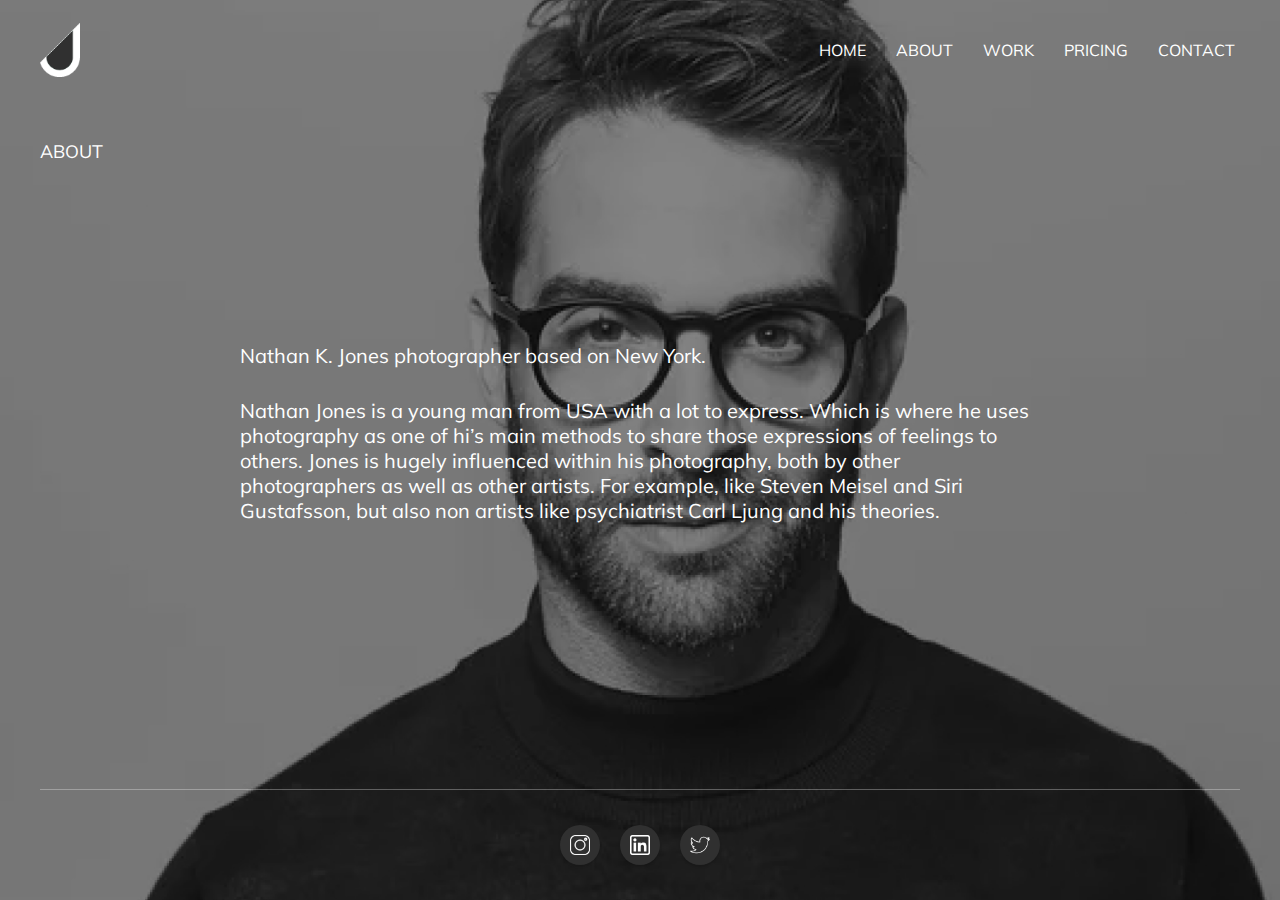
==== pages/about.html @ 9ff0bf14 "Added and stylized 'About' page" ====
<!DOCTYPE html>
<html lang="en">
<head>
    <meta charset="UTF-8">
    <meta http-equiv="X-UA-Compatible" content="IE=edge">
    <meta name="viewport" content="width=device-width, initial-scale=1.0">
    <link rel="stylesheet" href="../css/style.css">
    <title>Photographer</title>
</head>
<body>
    
    <div class="wrapper">

        <div class="background">
            <div class="cover"></div>
            <img src="../img/photo.jpg" alt="I'm" class="photo">
        </div>
        <div class="container c_header">
            <header class="header">
                <div class="logo-block">
                    <img src="../img/logo.png" alt="Logo" class="logo__image">
                </div>
                <nav class="nav-block">
                    <a href="../index.html" class="link">Home</a>
                    <a href="../pages/about.html" class="link">About</a>
                    <a href="" class="link">Work</a>
                    <a href="" class="link">Pricing</a>
                    <a href="" class="link">Contact</a>
                </nav>
            </header>

        </div>

        <div class="container c_main">
            <main class="main">
                <section class="home-gallery">
                    <h2 class="title title_margin">About</h2>
                    <div class="text-block">
                        <p class="description">Nathan K. Jones photographer based on New York.</p>
                        <p class="description">Nathan Jones is a young man from USA with a lot to express. Which is where he uses photography as one of hi’s main methods to share those expressions of feelings to others. Jones is hugely influenced within his photography, both by other photographers as well as other artists. For example, like Steven Meisel and Siri Gustafsson, but also non artists like psychiatrist Carl Ljung and his theories.</p>
                    </div>
                </section>
            </main>
        </div>

        <div class="container c_footer">
            <footer class="footer">
                <div class="line"></div>
                <div class="media-block">
                    <a href="#" class="social">
                        <img src="../img/instagram.png" alt="Instagram" class="icon">
                    </a>
                    <a href="#" class="social">
                        <img src="../img/linkedin.png" alt="Linkedin" class="icon">
                    </a>
                    <a href="#" class="social">
                        <img src="../img/twitter.png" alt="Twitter" class="icon">
                    </a>
                </div>
            </footer>
        </div>

    </div>

    <script src="../js/script.js"></script>
</body>
</html>
---- css/style.css ----
/* Fonts */
@import url("https://fonts.googleapis.com/css2?family=Mulish&display=swap");
/* Import styles */
body {
  margin: 0;
  padding: 0;
  font-family: "Mulish";
  font-size: 16px;
  background: #121212;
}

h1, h2, h3, h4, h5, h6, ul, li, a, p {
  margin: 0;
  padding: 0;
  text-decoration: none;
  list-style-type: none;
}

.wrapper {
  display: -webkit-box;
  display: -ms-flexbox;
  display: flex;
  -webkit-box-orient: vertical;
  -webkit-box-direction: normal;
      -ms-flex-direction: column;
          flex-direction: column;
  min-height: 100vh;
}

.container {
  min-width: 1200px;
  max-width: 1200px;
  padding: 0 15px;
  margin: 0 auto;
  -webkit-box-sizing: content-box;
          box-sizing: content-box;
}

.c_main {
  -webkit-box-flex: 1;
      -ms-flex: 1 1 auto;
          flex: 1 1 auto;
}

/* Background */
.background {
  position: absolute;
  z-index: -1;
  display: -webkit-box;
  display: -ms-flexbox;
  display: flex;
  width: 100%;
  height: 100vh;
}
.background .cover {
  position: absolute;
  width: 100%;
  height: 100%;
  background: rgba(16, 16, 16, 0.5);
}
.background .photo {
  width: 100%;
  height: 100%;
  -o-object-fit: cover;
     object-fit: cover;
}

.header {
  display: -webkit-box;
  display: -ms-flexbox;
  display: flex;
  -webkit-box-align: center;
      -ms-flex-align: center;
          align-items: center;
  -webkit-box-pack: justify;
      -ms-flex-pack: justify;
          justify-content: space-between;
  min-height: 100px;
  color: #fff;
}
.header .logo-block {
  display: -webkit-box;
  display: -ms-flexbox;
  display: flex;
  width: 40px;
  height: 54px;
}
.header .logo-block .logo__image {
  width: 100%;
  height: 100%;
}
.header .nav-block {
  display: -webkit-box;
  display: -ms-flexbox;
  display: flex;
}
.header .nav-block > *:not(:last-child) {
  margin: 0 20px 0 0;
}
.header .nav-block .link {
  display: -webkit-box;
  display: -ms-flexbox;
  display: flex;
  -webkit-box-align: center;
      -ms-flex-align: center;
          align-items: center;
  color: inherit;
  text-transform: uppercase;
  height: 100px;
  padding: 0 5px;
}

.main {
  -webkit-box-flex: 1;
      -ms-flex: 1 1 auto;
          flex: 1 1 auto;
}

.home-gallery {
  padding: 40px 0 50px 0;
  -webkit-box-sizing: border-box;
          box-sizing: border-box;
  /* Home */
  /* About */
}
.home-gallery .title {
  font-family: inherit;
  font-size: 18px;
  font-weight: 400;
  text-transform: uppercase;
  color: #fff;
  margin: 0 0 30px 0;
}
.home-gallery .gallery {
  display: -webkit-box;
  display: -ms-flexbox;
  display: flex;
}
.home-gallery .gallery > *:not(:last-child) {
  margin: 0 30px 0 0;
}
.home-gallery .gallery .photo-block {
  -webkit-box-flex: 0;
      -ms-flex: 0 1 33.333%;
          flex: 0 1 33.333%;
  display: -webkit-box;
  display: -ms-flexbox;
  display: flex;
  height: 600px;
  overflow: hidden;
}
.home-gallery .gallery .photo-block .photo {
  width: 100%;
  height: 100%;
  -o-object-fit: cover;
     object-fit: cover;
  -webkit-transition: 1.3s ease-in-out;
  transition: 1.3s ease-in-out;
}
.home-gallery .gallery .photo-block .photo:hover {
  -webkit-transform: scale(1.05);
          transform: scale(1.05);
}
.home-gallery .title_margin {
  margin: 0 0 180px 0;
}
.home-gallery .text-block {
  margin: 0 200px;
}
.home-gallery .text-block > *:not(:last-child) {
  margin: 0 0 30px 0;
}
.home-gallery .description {
  font-size: 20px;
  color: #fff;
}

.footer .line {
  width: 100%;
  height: 1px;
  background: rgba(255, 255, 255, 0.3);
}

.media-block {
  display: -webkit-box;
  display: -ms-flexbox;
  display: flex;
  -webkit-box-pack: center;
      -ms-flex-pack: center;
          justify-content: center;
  padding: 35px 0;
}
.media-block > *:not(:last-child) {
  margin: 0 20px 0 0;
}
.media-block .social {
  display: -webkit-box;
  display: -ms-flexbox;
  display: flex;
  width: 20px;
  height: 20px;
  padding: 10px;
  background: #303030;
  border-radius: 50%;
  -webkit-box-shadow: 0 2px 2px rgba(0, 0, 0, 0.15);
          box-shadow: 0 2px 2px rgba(0, 0, 0, 0.15);
}
.media-block .social .icon {
  width: 100%;
  height: 100%;
  -o-object-fit: cover;
     object-fit: cover;
}
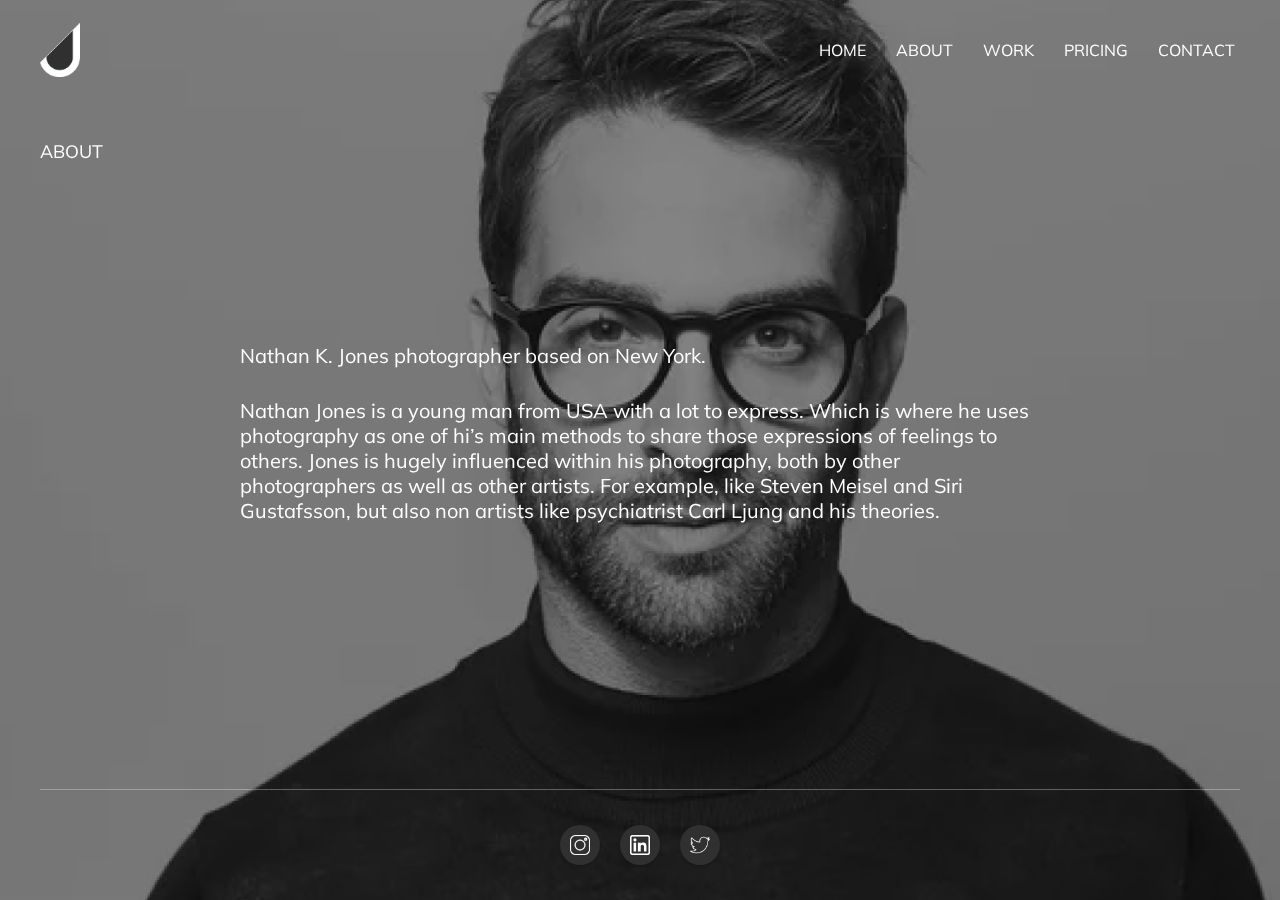
==== commit 8b152672: "Added hamburger button. Small fix" ====
--- a/pages/about.html
+++ b/pages/about.html
@@ -20,12 +20,27 @@
                 <div class="logo-block">
                     <img src="../img/logo.png" alt="Logo" class="logo__image">
                 </div>
+                <div class="hamburger">
+                    <div class="line"></div>
+                    <div class="line"></div>
+                    <div class="line"></div>
+                </div>
                 <nav class="nav-block">
-                    <a href="../index.html" class="link">Home</a>
-                    <a href="../pages/about.html" class="link">About</a>
-                    <a href="" class="link">Work</a>
-                    <a href="" class="link">Pricing</a>
-                    <a href="" class="link">Contact</a>
+                    <a href="../index.html" class="link">
+                        <span class="link__text">Home</span>
+                    </a>
+                    <a href="../pages/about.html" class="link">
+                        <span class="link__text">About</span>
+                    </a>
+                    <a href="../pages/work.html" class="link">
+                        <span class="link__text">Work</span>
+                    </a>
+                    <a href="../pages/pricing.html" class="link">
+                        <span class="link__text">Pricing</span>
+                    </a>
+                    <a href="../pages/contact.html" class="link">
+                        <span class="link__text">Contact</span>
+                    </a>
                 </nav>
             </header>
 
@@ -33,7 +48,7 @@
 
         <div class="container c_main">
             <main class="main">
-                <section class="home-gallery">
+                <section class="content">
                     <h2 class="title title_margin">About</h2>
                     <div class="text-block">
                         <p class="description">Nathan K. Jones photographer based on New York.</p>
--- a/css/style.css
+++ b/css/style.css
@@ -37,6 +37,9 @@
 }
 
 .c_main {
+  display: -webkit-box;
+  display: -ms-flexbox;
+  display: flex;
   -webkit-box-flex: 1;
       -ms-flex: 1 1 auto;
           flex: 1 1 auto;
@@ -44,7 +47,7 @@
 
 /* Background */
 .background {
-  position: absolute;
+  position: fixed;
   z-index: -1;
   display: -webkit-box;
   display: -ms-flexbox;
@@ -65,6 +68,56 @@
      object-fit: cover;
 }
 
+@media (max-width: 1024px) {
+  .container {
+    min-width: 994px;
+    max-width: 994px;
+    padding: 0 15px;
+    margin: 0 auto;
+    -webkit-box-sizing: content-box;
+            box-sizing: content-box;
+  }
+}
+@media (max-width: 768px) {
+  .container {
+    min-width: 738px;
+    max-width: 738px;
+    padding: 0 15px;
+    margin: 0 auto;
+    -webkit-box-sizing: content-box;
+            box-sizing: content-box;
+  }
+}
+@media (max-width: 425px) {
+  .container {
+    min-width: 395px;
+    max-width: 395px;
+    padding: 0 15px;
+    margin: 0 auto;
+    -webkit-box-sizing: content-box;
+            box-sizing: content-box;
+  }
+}
+@media (max-width: 375px) {
+  .container {
+    min-width: 345px;
+    max-width: 345px;
+    padding: 0 15px;
+    margin: 0 auto;
+    -webkit-box-sizing: content-box;
+            box-sizing: content-box;
+  }
+}
+@media (max-width: 325px) {
+  .container {
+    min-width: 345px;
+    max-width: 345px;
+    padding: 0 15px;
+    margin: 0 auto;
+    -webkit-box-sizing: content-box;
+            box-sizing: content-box;
+  }
+}
 .header {
   display: -webkit-box;
   display: -ms-flexbox;
@@ -89,6 +142,28 @@
   width: 100%;
   height: 100%;
 }
+.header .hamburger {
+  display: none;
+  -webkit-box-orient: vertical;
+  -webkit-box-direction: normal;
+      -ms-flex-direction: column;
+          flex-direction: column;
+  -webkit-box-align: end;
+      -ms-flex-align: end;
+          align-items: flex-end;
+}
+.header .hamburger > *:not(:last-child) {
+  margin: 0 0 7px 0;
+}
+.header .hamburger .line {
+  width: 35px;
+  height: 2px;
+  background: #fff;
+  border-radius: 50%;
+}
+.header .hamburger .line:nth-child(1) {
+  width: 30px;
+}
 .header .nav-block {
   display: -webkit-box;
   display: -ms-flexbox;
@@ -110,46 +185,396 @@
   padding: 0 5px;
 }
 
+@media (max-width: 1024px) {
+  .header {
+    display: -webkit-box;
+    display: -ms-flexbox;
+    display: flex;
+    -webkit-box-align: center;
+        -ms-flex-align: center;
+            align-items: center;
+    -webkit-box-pack: justify;
+        -ms-flex-pack: justify;
+            justify-content: space-between;
+    min-height: 100px;
+    color: #fff;
+  }
+  .header .logo-block {
+    display: -webkit-box;
+    display: -ms-flexbox;
+    display: flex;
+    width: 40px;
+    height: 54px;
+  }
+  .header .logo-block .logo__image {
+    width: 100%;
+    height: 100%;
+  }
+  .header .hamburger {
+    display: none;
+    -webkit-box-orient: vertical;
+    -webkit-box-direction: normal;
+        -ms-flex-direction: column;
+            flex-direction: column;
+    -webkit-box-align: end;
+        -ms-flex-align: end;
+            align-items: flex-end;
+  }
+  .header .hamburger > *:not(:last-child) {
+    margin: 0 0 7px 0;
+  }
+  .header .hamburger .line {
+    width: 35px;
+    height: 2px;
+    background: #fff;
+    border-radius: 50%;
+  }
+  .header .hamburger .line:nth-child(1) {
+    width: 30px;
+  }
+  .header .nav-block {
+    display: -webkit-box;
+    display: -ms-flexbox;
+    display: flex;
+  }
+  .header .nav-block > *:not(:last-child) {
+    margin: 0 20px 0 0;
+  }
+  .header .nav-block .link {
+    display: -webkit-box;
+    display: -ms-flexbox;
+    display: flex;
+    -webkit-box-align: center;
+        -ms-flex-align: center;
+            align-items: center;
+    color: inherit;
+    text-transform: uppercase;
+    height: 100px;
+    padding: 0 5px;
+  }
+}
+@media (max-width: 768px) {
+  .header {
+    display: -webkit-box;
+    display: -ms-flexbox;
+    display: flex;
+    -webkit-box-align: center;
+        -ms-flex-align: center;
+            align-items: center;
+    -webkit-box-pack: justify;
+        -ms-flex-pack: justify;
+            justify-content: space-between;
+    min-height: 100px;
+    color: #fff;
+  }
+  .header .logo-block {
+    display: -webkit-box;
+    display: -ms-flexbox;
+    display: flex;
+    width: 40px;
+    height: 54px;
+  }
+  .header .logo-block .logo__image {
+    width: 100%;
+    height: 100%;
+  }
+  .header .hamburger {
+    display: -webkit-box;
+    display: -ms-flexbox;
+    display: flex;
+    -webkit-box-orient: vertical;
+    -webkit-box-direction: normal;
+        -ms-flex-direction: column;
+            flex-direction: column;
+    -webkit-box-align: end;
+        -ms-flex-align: end;
+            align-items: flex-end;
+  }
+  .header .hamburger > *:not(:last-child) {
+    margin: 0 0 7px 0;
+  }
+  .header .hamburger .line {
+    width: 35px;
+    height: 2px;
+    background: #fff;
+    border-radius: 50%;
+  }
+  .header .hamburger .line:nth-child(1) {
+    width: 30px;
+  }
+  .header .nav-block {
+    display: none;
+  }
+  .header .nav-block > *:not(:last-child) {
+    margin: 0 20px 0 0;
+  }
+  .header .nav-block .link {
+    display: -webkit-box;
+    display: -ms-flexbox;
+    display: flex;
+    -webkit-box-align: center;
+        -ms-flex-align: center;
+            align-items: center;
+    color: inherit;
+    text-transform: uppercase;
+    height: 100px;
+    padding: 0 5px;
+  }
+}
+@media (max-width: 425px) {
+  .header {
+    display: -webkit-box;
+    display: -ms-flexbox;
+    display: flex;
+    -webkit-box-align: center;
+        -ms-flex-align: center;
+            align-items: center;
+    -webkit-box-pack: justify;
+        -ms-flex-pack: justify;
+            justify-content: space-between;
+    min-height: 100px;
+    color: #fff;
+  }
+  .header .logo-block {
+    display: -webkit-box;
+    display: -ms-flexbox;
+    display: flex;
+    width: 40px;
+    height: 54px;
+  }
+  .header .logo-block .logo__image {
+    width: 100%;
+    height: 100%;
+  }
+  .header .hamburger {
+    display: -webkit-box;
+    display: -ms-flexbox;
+    display: flex;
+    -webkit-box-orient: vertical;
+    -webkit-box-direction: normal;
+        -ms-flex-direction: column;
+            flex-direction: column;
+    -webkit-box-align: end;
+        -ms-flex-align: end;
+            align-items: flex-end;
+  }
+  .header .hamburger > *:not(:last-child) {
+    margin: 0 0 7px 0;
+  }
+  .header .hamburger .line {
+    width: 35px;
+    height: 2px;
+    background: #fff;
+    border-radius: 50%;
+  }
+  .header .hamburger .line:nth-child(1) {
+    width: 30px;
+  }
+  .header .nav-block {
+    display: none;
+  }
+  .header .nav-block > *:not(:last-child) {
+    margin: 0 20px 0 0;
+  }
+  .header .nav-block .link {
+    display: -webkit-box;
+    display: -ms-flexbox;
+    display: flex;
+    -webkit-box-align: center;
+        -ms-flex-align: center;
+            align-items: center;
+    color: inherit;
+    text-transform: uppercase;
+    height: 100px;
+    padding: 0 5px;
+  }
+}
+@media (max-width: 375px) {
+  .header {
+    display: -webkit-box;
+    display: -ms-flexbox;
+    display: flex;
+    -webkit-box-align: center;
+        -ms-flex-align: center;
+            align-items: center;
+    -webkit-box-pack: justify;
+        -ms-flex-pack: justify;
+            justify-content: space-between;
+    min-height: 100px;
+    color: #fff;
+  }
+  .header .logo-block {
+    display: -webkit-box;
+    display: -ms-flexbox;
+    display: flex;
+    width: 40px;
+    height: 54px;
+  }
+  .header .logo-block .logo__image {
+    width: 100%;
+    height: 100%;
+  }
+  .header .hamburger {
+    display: -webkit-box;
+    display: -ms-flexbox;
+    display: flex;
+    -webkit-box-orient: vertical;
+    -webkit-box-direction: normal;
+        -ms-flex-direction: column;
+            flex-direction: column;
+    -webkit-box-align: end;
+        -ms-flex-align: end;
+            align-items: flex-end;
+  }
+  .header .hamburger > *:not(:last-child) {
+    margin: 0 0 7px 0;
+  }
+  .header .hamburger .line {
+    width: 35px;
+    height: 2px;
+    background: #fff;
+    border-radius: 50%;
+  }
+  .header .hamburger .line:nth-child(1) {
+    width: 30px;
+  }
+  .header .nav-block {
+    display: none;
+  }
+  .header .nav-block > *:not(:last-child) {
+    margin: 0 20px 0 0;
+  }
+  .header .nav-block .link {
+    display: -webkit-box;
+    display: -ms-flexbox;
+    display: flex;
+    -webkit-box-align: center;
+        -ms-flex-align: center;
+            align-items: center;
+    color: inherit;
+    text-transform: uppercase;
+    height: 100px;
+    padding: 0 5px;
+  }
+}
+@media (max-width: 320px) {
+  .header {
+    display: -webkit-box;
+    display: -ms-flexbox;
+    display: flex;
+    -webkit-box-align: center;
+        -ms-flex-align: center;
+            align-items: center;
+    -webkit-box-pack: justify;
+        -ms-flex-pack: justify;
+            justify-content: space-between;
+    min-height: 100px;
+    color: #fff;
+  }
+  .header .logo-block {
+    display: -webkit-box;
+    display: -ms-flexbox;
+    display: flex;
+    width: 40px;
+    height: 54px;
+  }
+  .header .logo-block .logo__image {
+    width: 100%;
+    height: 100%;
+  }
+  .header .hamburger {
+    display: -webkit-box;
+    display: -ms-flexbox;
+    display: flex;
+    -webkit-box-orient: vertical;
+    -webkit-box-direction: normal;
+        -ms-flex-direction: column;
+            flex-direction: column;
+    -webkit-box-align: end;
+        -ms-flex-align: end;
+            align-items: flex-end;
+  }
+  .header .hamburger > *:not(:last-child) {
+    margin: 0 0 7px 0;
+  }
+  .header .hamburger .line {
+    width: 35px;
+    height: 2px;
+    background: #fff;
+    border-radius: 50%;
+  }
+  .header .hamburger .line:nth-child(1) {
+    width: 30px;
+  }
+  .header .nav-block {
+    display: none;
+  }
+  .header .nav-block > *:not(:last-child) {
+    margin: 0 20px 0 0;
+  }
+  .header .nav-block .link {
+    display: -webkit-box;
+    display: -ms-flexbox;
+    display: flex;
+    -webkit-box-align: center;
+        -ms-flex-align: center;
+            align-items: center;
+    color: inherit;
+    text-transform: uppercase;
+    height: 100px;
+    padding: 0 5px;
+  }
+}
 .main {
-  -webkit-box-flex: 1;
-      -ms-flex: 1 1 auto;
-          flex: 1 1 auto;
+  width: 100%;
+  min-height: 100%;
 }
 
-.home-gallery {
+.content {
+  display: -webkit-box;
+  display: -ms-flexbox;
+  display: flex;
+  -webkit-box-orient: vertical;
+  -webkit-box-direction: normal;
+      -ms-flex-direction: column;
+          flex-direction: column;
   padding: 40px 0 50px 0;
   -webkit-box-sizing: border-box;
           box-sizing: border-box;
+  height: 100%;
   /* Home */
   /* About */
-}
-.home-gallery .title {
+  /* Work */
+  /* Pricing */
+  /* Contact */
+}
+.content .title {
   font-family: inherit;
   font-size: 18px;
   font-weight: 400;
   text-transform: uppercase;
   color: #fff;
-  margin: 0 0 30px 0;
-}
-.home-gallery .gallery {
+  margin: 0 0 50px 0;
+}
+.content .gallery {
   display: -webkit-box;
   display: -ms-flexbox;
   display: flex;
 }
-.home-gallery .gallery > *:not(:last-child) {
+.content .gallery > *:not(:last-child) {
   margin: 0 30px 0 0;
 }
-.home-gallery .gallery .photo-block {
+.content .gallery .photo-block {
   -webkit-box-flex: 0;
       -ms-flex: 0 1 33.333%;
           flex: 0 1 33.333%;
   display: -webkit-box;
   display: -ms-flexbox;
   display: flex;
-  height: 600px;
+  height: 590px;
   overflow: hidden;
 }
-.home-gallery .gallery .photo-block .photo {
+.content .gallery .photo-block .photo {
   width: 100%;
   height: 100%;
   -o-object-fit: cover;
@@ -157,24 +582,1413 @@
   -webkit-transition: 1.3s ease-in-out;
   transition: 1.3s ease-in-out;
 }
-.home-gallery .gallery .photo-block .photo:hover {
-  -webkit-transform: scale(1.05);
-          transform: scale(1.05);
-}
-.home-gallery .title_margin {
+.content .gallery .photo-block .photo:hover {
+  -webkit-transform: scale(1.05) rotate(1deg);
+          transform: scale(1.05) rotate(1deg);
+}
+.content .title_margin {
   margin: 0 0 180px 0;
 }
-.home-gallery .text-block {
+.content .text-block {
   margin: 0 200px;
 }
-.home-gallery .text-block > *:not(:last-child) {
+.content .text-block > *:not(:last-child) {
   margin: 0 0 30px 0;
 }
-.home-gallery .description {
+.content .description {
   font-size: 20px;
   color: #fff;
 }
+.content .gallery-work .block {
+  display: -webkit-box;
+  display: -ms-flexbox;
+  display: flex;
+  -ms-flex-wrap: wrap;
+      flex-wrap: wrap;
+  margin: 0 -15px;
+}
+.content .gallery-work .block_1 .card-block_1 > *:nth-child(1) {
+  height: 380px;
+}
+.content .gallery-work .block_1 .card-block_1 > *:nth-child(2) {
+  height: 570px;
+}
+.content .gallery-work .block_1 .card-block_2 > *:nth-child(1) {
+  height: 980px;
+}
+.content .gallery-work .block_1 .card-block_3 > *:nth-child(1) {
+  height: 570px;
+}
+.content .gallery-work .block_1 .card-block_3 > *:nth-child(2) {
+  height: 380px;
+}
+.content .gallery-work .block_2 .card-block_1 > *:nth-child(1) {
+  height: 980px;
+}
+.content .gallery-work .block_2 .card-block_2 > *:nth-child(1) {
+  height: 494px;
+}
+.content .gallery-work .block_2 .card-block_2 > *:nth-child(2) {
+  height: 456px;
+}
+.content .gallery-work .block_2 .card-block_3 > *:nth-child(1) {
+  height: 418px;
+}
+.content .gallery-work .block_2 .card-block_3 > *:nth-child(2) {
+  height: 532px;
+}
+.content .card-block {
+  -webkit-box-flex: 1;
+      -ms-flex: 1 1 33.333%;
+          flex: 1 1 33.333%;
+  padding: 0 15px;
+  -webkit-box-sizing: border-box;
+          box-sizing: border-box;
+}
+.content .card-block .photo-block {
+  display: -webkit-box;
+  display: -ms-flexbox;
+  display: flex;
+  margin: 0 0 30px 0;
+  overflow: hidden;
+}
+.content .card-block .photo-block .photo {
+  width: 100%;
+  height: 100%;
+  -o-object-fit: cover;
+     object-fit: cover;
+  -o-object-position: top;
+     object-position: top;
+  -webkit-transition: 1.3s ease-in-out;
+  transition: 1.3s ease-in-out;
+}
+.content .card-block .photo-block .photo:hover {
+  -webkit-transform: scale(1.05) rotate(1deg);
+          transform: scale(1.05) rotate(1deg);
+}
+.content .orders-block {
+  display: -webkit-box;
+  display: -ms-flexbox;
+  display: flex;
+  -ms-flex-wrap: wrap;
+      flex-wrap: wrap;
+  margin: 0 -15px;
+}
+.content .orders-block .order-block {
+  -webkit-box-flex: 0;
+      -ms-flex: 0 0 33.333%;
+          flex: 0 0 33.333%;
+  display: -webkit-box;
+  display: -ms-flexbox;
+  display: flex;
+  -webkit-box-orient: vertical;
+  -webkit-box-direction: normal;
+      -ms-flex-direction: column;
+          flex-direction: column;
+  padding: 0 15px;
+  -webkit-box-sizing: border-box;
+          box-sizing: border-box;
+}
+.content .orders-block .order-block .order {
+  position: relative;
+  height: 540px;
+  margin: 0 0 35px 0;
+}
+.content .orders-block .order-block .order .photo {
+  display: -webkit-box;
+  display: -ms-flexbox;
+  display: flex;
+  width: 100%;
+  height: 100%;
+  -o-object-fit: cover;
+     object-fit: cover;
+}
+.content .orders-block .order-block .order:hover .order__cover {
+  opacity: 1;
+}
+.content .order__cover {
+  position: absolute;
+  display: -webkit-box;
+  display: -ms-flexbox;
+  display: flex;
+  opacity: 0;
+  -webkit-box-align: center;
+      -ms-flex-align: center;
+          align-items: center;
+  -webkit-box-pack: center;
+      -ms-flex-pack: center;
+          justify-content: center;
+  width: 100%;
+  height: 100%;
+  background: rgba(0, 0, 0, 0.5);
+  -webkit-transition: 0.3s ease-in-out;
+  transition: 0.3s ease-in-out;
+}
+.content .order__cover .bag-block {
+  width: 30px;
+  height: 30px;
+  padding: 30px;
+  border-radius: 50%;
+  background: rgba(0, 0, 0, 0.5);
+}
+.content .order__cover .bag-block .icon {
+  width: 100%;
+  height: 100%;
+}
+.content .price {
+  display: -webkit-box;
+  display: -ms-flexbox;
+  display: flex;
+  -webkit-box-pack: center;
+      -ms-flex-pack: center;
+          justify-content: center;
+  text-transform: uppercase;
+  color: #fff;
+}
+.content .contact-block {
+  display: -webkit-box;
+  display: -ms-flexbox;
+  display: flex;
+  -webkit-box-orient: vertical;
+  -webkit-box-direction: normal;
+      -ms-flex-direction: column;
+          flex-direction: column;
+  height: 100%;
+  padding: 50px 0 0 0;
+}
+.content .contact-block .contact-wrapper > *:not(:last-child) {
+  margin: 0 0 20px 0;
+}
+.content .contact {
+  display: -webkit-box;
+  display: -ms-flexbox;
+  display: flex;
+}
+.content .contact .contact__text {
+  min-width: 165px;
+  color: #fff;
+}
 
+.content_padding {
+  padding: 40px 0 20px 0;
+}
+
+@media (max-width: 1024px) {
+  .content {
+    display: -webkit-box;
+    display: -ms-flexbox;
+    display: flex;
+    -webkit-box-orient: vertical;
+    -webkit-box-direction: normal;
+        -ms-flex-direction: column;
+            flex-direction: column;
+    padding: 40px 0 50px 0;
+    -webkit-box-sizing: border-box;
+            box-sizing: border-box;
+    height: 100%;
+    /* Home */
+    /* About */
+    /* Work */
+    /* Pricing */
+    /* Contact */
+  }
+  .content .title {
+    font-family: inherit;
+    font-size: 16px;
+    font-weight: 400;
+    text-transform: uppercase;
+    color: #fff;
+    margin: 0 0 50px 0;
+  }
+  .content .gallery {
+    display: -webkit-box;
+    display: -ms-flexbox;
+    display: flex;
+  }
+  .content .gallery > *:not(:last-child) {
+    margin: 0 15px 0 0;
+  }
+  .content .gallery .photo-block {
+    -webkit-box-flex: 0;
+        -ms-flex: 0 1 33.333%;
+            flex: 0 1 33.333%;
+    display: -webkit-box;
+    display: -ms-flexbox;
+    display: flex;
+    height: 530px;
+    overflow: hidden;
+  }
+  .content .gallery .photo-block .photo {
+    width: 100%;
+    height: 100%;
+    -o-object-fit: cover;
+       object-fit: cover;
+    -webkit-transition: 1.3s ease-in-out;
+    transition: 1.3s ease-in-out;
+  }
+  .content .gallery .photo-block .photo:hover {
+    -webkit-transform: scale(1.05) rotate(1deg);
+            transform: scale(1.05) rotate(1deg);
+  }
+  .content .title_margin {
+    margin: 0 0 180px 0;
+  }
+  .content .text-block {
+    margin: 0 200px;
+  }
+  .content .text-block > *:not(:last-child) {
+    margin: 0 0 30px 0;
+  }
+  .content .description {
+    font-size: 20px;
+    color: #fff;
+  }
+  .content .gallery-work .block {
+    display: -webkit-box;
+    display: -ms-flexbox;
+    display: flex;
+    -ms-flex-wrap: wrap;
+        flex-wrap: wrap;
+    margin: 0 -7.5px;
+  }
+  .content .gallery-work .block_1 .card-block_1 > *:nth-child(1) {
+    height: 320px;
+  }
+  .content .gallery-work .block_1 .card-block_1 > *:nth-child(2) {
+    height: 470px;
+  }
+  .content .gallery-work .block_1 .card-block_2 > *:nth-child(1) {
+    height: 805px;
+  }
+  .content .gallery-work .block_1 .card-block_3 > *:nth-child(1) {
+    height: 475px;
+  }
+  .content .gallery-work .block_1 .card-block_3 > *:nth-child(2) {
+    height: 320px;
+  }
+  .content .gallery-work .block_2 .card-block_1 > *:nth-child(1) {
+    height: 805px;
+  }
+  .content .gallery-work .block_2 .card-block_2 > *:nth-child(1) {
+    height: 410px;
+  }
+  .content .gallery-work .block_2 .card-block_2 > *:nth-child(2) {
+    height: 380px;
+  }
+  .content .gallery-work .block_2 .card-block_3 > *:nth-child(1) {
+    height: 350px;
+  }
+  .content .gallery-work .block_2 .card-block_3 > *:nth-child(2) {
+    height: 440px;
+  }
+  .content .card-block {
+    -webkit-box-flex: 1;
+        -ms-flex: 1 1 33.333%;
+            flex: 1 1 33.333%;
+    padding: 0 7.5px;
+    -webkit-box-sizing: border-box;
+            box-sizing: border-box;
+  }
+  .content .card-block .photo-block {
+    display: -webkit-box;
+    display: -ms-flexbox;
+    display: flex;
+    margin: 0 0 15px 0;
+    overflow: hidden;
+  }
+  .content .card-block .photo-block .photo {
+    width: 100%;
+    height: 100%;
+    -o-object-fit: cover;
+       object-fit: cover;
+    -webkit-transition: 1.3s ease-in-out;
+    transition: 1.3s ease-in-out;
+  }
+  .content .card-block .photo-block .photo:hover {
+    -webkit-transform: scale(1.05) rotate(1deg);
+            transform: scale(1.05) rotate(1deg);
+  }
+  .content .orders-block {
+    display: -webkit-box;
+    display: -ms-flexbox;
+    display: flex;
+    -ms-flex-wrap: wrap;
+        flex-wrap: wrap;
+    margin: 0 -7.5px;
+  }
+  .content .orders-block .order-block {
+    -webkit-box-flex: 0;
+        -ms-flex: 0 0 33.333%;
+            flex: 0 0 33.333%;
+    display: -webkit-box;
+    display: -ms-flexbox;
+    display: flex;
+    -webkit-box-orient: vertical;
+    -webkit-box-direction: normal;
+        -ms-flex-direction: column;
+            flex-direction: column;
+    padding: 0 7.5px;
+    -webkit-box-sizing: border-box;
+            box-sizing: border-box;
+  }
+  .content .orders-block .order-block .order {
+    position: relative;
+    height: 450px;
+    margin: 0 0 35px 0;
+  }
+  .content .orders-block .order-block .order .photo {
+    display: -webkit-box;
+    display: -ms-flexbox;
+    display: flex;
+    width: 100%;
+    height: 100%;
+    -o-object-fit: cover;
+       object-fit: cover;
+  }
+  .content .orders-block .order-block .order:hover .order__cover {
+    opacity: 1;
+  }
+  .content .order__cover {
+    position: absolute;
+    display: -webkit-box;
+    display: -ms-flexbox;
+    display: flex;
+    opacity: 0;
+    -webkit-box-align: center;
+        -ms-flex-align: center;
+            align-items: center;
+    -webkit-box-pack: center;
+        -ms-flex-pack: center;
+            justify-content: center;
+    width: 100%;
+    height: 100%;
+    background: rgba(0, 0, 0, 0.5);
+    -webkit-transition: 0.3s ease-in-out;
+    transition: 0.3s ease-in-out;
+  }
+  .content .order__cover .bag-block {
+    width: 30px;
+    height: 30px;
+    padding: 30px;
+    border-radius: 50%;
+    background: rgba(0, 0, 0, 0.5);
+  }
+  .content .order__cover .bag-block .icon {
+    width: 100%;
+    height: 100%;
+  }
+  .content .price {
+    display: -webkit-box;
+    display: -ms-flexbox;
+    display: flex;
+    -webkit-box-pack: center;
+        -ms-flex-pack: center;
+            justify-content: center;
+    text-transform: uppercase;
+    color: #fff;
+  }
+  .content .contact-block {
+    display: -webkit-box;
+    display: -ms-flexbox;
+    display: flex;
+    -webkit-box-orient: vertical;
+    -webkit-box-direction: normal;
+        -ms-flex-direction: column;
+            flex-direction: column;
+    height: 100%;
+    padding: 50px 0 0 0;
+  }
+  .content .contact-block .contact-wrapper > *:not(:last-child) {
+    margin: 0 0 20px 0;
+  }
+  .content .contact {
+    display: -webkit-box;
+    display: -ms-flexbox;
+    display: flex;
+  }
+  .content .contact .contact__text {
+    min-width: 165px;
+    color: #fff;
+  }
+}
+@media (max-width: 768px) {
+  .content {
+    display: -webkit-box;
+    display: -ms-flexbox;
+    display: flex;
+    -webkit-box-orient: vertical;
+    -webkit-box-direction: normal;
+        -ms-flex-direction: column;
+            flex-direction: column;
+    padding: 40px 0 35px 0;
+    -webkit-box-sizing: border-box;
+            box-sizing: border-box;
+    height: 100%;
+    /* Home */
+    /* About */
+    /* Work */
+    /* Pricing */
+    /* Contact */
+  }
+  .content .title {
+    font-family: inherit;
+    font-size: 16px;
+    font-weight: 400;
+    text-transform: uppercase;
+    color: #fff;
+    margin: 0 0 50px 0;
+  }
+  .content .gallery {
+    display: -webkit-box;
+    display: -ms-flexbox;
+    display: flex;
+  }
+  .content .gallery > *:not(:last-child) {
+    margin: 0 15px 0 0;
+  }
+  .content .gallery .photo-block {
+    -webkit-box-flex: 0;
+        -ms-flex: 0 1 33.333%;
+            flex: 0 1 33.333%;
+    display: -webkit-box;
+    display: -ms-flexbox;
+    display: flex;
+    height: 400px;
+    overflow: hidden;
+  }
+  .content .gallery .photo-block .photo {
+    width: 100%;
+    height: 100%;
+    -o-object-fit: cover;
+       object-fit: cover;
+    -webkit-transition: 1.3s ease-in-out;
+    transition: 1.3s ease-in-out;
+  }
+  .content .gallery .photo-block .photo:hover {
+    -webkit-transform: scale(1.05) rotate(1deg);
+            transform: scale(1.05) rotate(1deg);
+  }
+  .content .title_margin {
+    margin: 0 0 100px 0;
+  }
+  .content .text-block {
+    margin: 0;
+  }
+  .content .text-block > *:not(:last-child) {
+    margin: 0 0 30px 0;
+  }
+  .content .description {
+    font-size: 18px;
+    color: #fff;
+  }
+  .content .gallery-work .block {
+    display: -webkit-box;
+    display: -ms-flexbox;
+    display: flex;
+    -ms-flex-wrap: wrap;
+        flex-wrap: wrap;
+    margin: 0 -7.5px;
+  }
+  .content .gallery-work .block_1 .card-block_1 > *:nth-child(1) {
+    height: 320px;
+  }
+  .content .gallery-work .block_1 .card-block_1 > *:nth-child(2) {
+    height: 470px;
+  }
+  .content .gallery-work .block_1 .card-block_2 > *:nth-child(1) {
+    height: 805px;
+  }
+  .content .gallery-work .block_1 .card-block_3 > *:nth-child(1) {
+    height: 475px;
+  }
+  .content .gallery-work .block_1 .card-block_3 > *:nth-child(2) {
+    height: 600px;
+  }
+  .content .gallery-work .block_2 .card-block_1 > *:nth-child(1) {
+    height: 805px;
+  }
+  .content .gallery-work .block_2 .card-block_2 > *:nth-child(1) {
+    height: 410px;
+  }
+  .content .gallery-work .block_2 .card-block_2 > *:nth-child(2) {
+    height: 380px;
+  }
+  .content .gallery-work .block_2 .card-block_3 > *:nth-child(1) {
+    height: 500px;
+  }
+  .content .gallery-work .block_2 .card-block_3 > *:nth-child(2) {
+    height: 700px;
+  }
+  .content .card-block {
+    -webkit-box-flex: 1;
+        -ms-flex: 1 1 50%;
+            flex: 1 1 50%;
+    padding: 0 7.5px;
+    -webkit-box-sizing: border-box;
+            box-sizing: border-box;
+  }
+  .content .card-block .photo-block {
+    display: -webkit-box;
+    display: -ms-flexbox;
+    display: flex;
+    margin: 0 0 15px 0;
+    overflow: hidden;
+  }
+  .content .card-block .photo-block .photo {
+    width: 100%;
+    height: 100%;
+    -o-object-fit: cover;
+       object-fit: cover;
+    -o-object-position: top;
+       object-position: top;
+    -webkit-transition: 1.3s ease-in-out;
+    transition: 1.3s ease-in-out;
+  }
+  .content .card-block .photo-block .photo:hover {
+    -webkit-transform: scale(1.05) rotate(1deg);
+            transform: scale(1.05) rotate(1deg);
+  }
+  .content .orders-block {
+    display: -webkit-box;
+    display: -ms-flexbox;
+    display: flex;
+    -ms-flex-wrap: wrap;
+        flex-wrap: wrap;
+    margin: 0 -7.5px;
+  }
+  .content .orders-block > *:not(:last-child) {
+    margin: 0 0 35px 0;
+  }
+  .content .orders-block .order-block {
+    -webkit-box-flex: 0;
+        -ms-flex: 0 0 50%;
+            flex: 0 0 50%;
+    display: -webkit-box;
+    display: -ms-flexbox;
+    display: flex;
+    -webkit-box-orient: vertical;
+    -webkit-box-direction: normal;
+        -ms-flex-direction: column;
+            flex-direction: column;
+    padding: 0 7.5px;
+    -webkit-box-sizing: border-box;
+            box-sizing: border-box;
+  }
+  .content .orders-block .order-block .order {
+    position: relative;
+    height: 450px;
+    margin: 0 0 35px 0;
+  }
+  .content .orders-block .order-block .order .photo {
+    display: -webkit-box;
+    display: -ms-flexbox;
+    display: flex;
+    width: 100%;
+    height: 100%;
+    -o-object-fit: cover;
+       object-fit: cover;
+  }
+  .content .orders-block .order-block .order:hover .order__cover {
+    opacity: 1;
+  }
+  .content .order__cover {
+    position: absolute;
+    display: -webkit-box;
+    display: -ms-flexbox;
+    display: flex;
+    opacity: 0;
+    -webkit-box-align: center;
+        -ms-flex-align: center;
+            align-items: center;
+    -webkit-box-pack: center;
+        -ms-flex-pack: center;
+            justify-content: center;
+    width: 100%;
+    height: 100%;
+    background: rgba(0, 0, 0, 0.5);
+    -webkit-transition: 0.3s ease-in-out;
+    transition: 0.3s ease-in-out;
+  }
+  .content .order__cover .bag-block {
+    width: 30px;
+    height: 30px;
+    padding: 30px;
+    border-radius: 50%;
+    background: rgba(0, 0, 0, 0.5);
+  }
+  .content .order__cover .bag-block .icon {
+    width: 100%;
+    height: 100%;
+  }
+  .content .price {
+    display: -webkit-box;
+    display: -ms-flexbox;
+    display: flex;
+    -webkit-box-pack: center;
+        -ms-flex-pack: center;
+            justify-content: center;
+    text-transform: uppercase;
+    color: #fff;
+  }
+  .content .contact-block {
+    display: -webkit-box;
+    display: -ms-flexbox;
+    display: flex;
+    -webkit-box-orient: vertical;
+    -webkit-box-direction: normal;
+        -ms-flex-direction: column;
+            flex-direction: column;
+    height: 100%;
+    padding: 50px 0 0 0;
+  }
+  .content .contact-block .contact-wrapper > *:not(:last-child) {
+    margin: 0 0 20px 0;
+  }
+  .content .contact {
+    display: -webkit-box;
+    display: -ms-flexbox;
+    display: flex;
+  }
+  .content .contact .contact__text {
+    min-width: 165px;
+    color: #fff;
+  }
+}
+@media (max-width: 425px) {
+  .content {
+    display: -webkit-box;
+    display: -ms-flexbox;
+    display: flex;
+    -webkit-box-orient: vertical;
+    -webkit-box-direction: normal;
+        -ms-flex-direction: column;
+            flex-direction: column;
+    padding: 40px 0 35px 0;
+    -webkit-box-sizing: border-box;
+            box-sizing: border-box;
+    height: 100%;
+    /* Home */
+    /* About */
+    /* Work */
+    /* Pricing */
+    /* Contact */
+  }
+  .content .title {
+    font-family: inherit;
+    font-size: 16px;
+    font-weight: 400;
+    text-transform: uppercase;
+    color: #fff;
+    margin: 0 0 50px 0;
+  }
+  .content .gallery {
+    display: -webkit-box;
+    display: -ms-flexbox;
+    display: flex;
+    -ms-flex-wrap: wrap;
+        flex-wrap: wrap;
+  }
+  .content .gallery > *:not(:last-child) {
+    margin: 0 0 15px 0;
+  }
+  .content .gallery .photo-block {
+    -webkit-box-flex: 0;
+        -ms-flex: 0 1 100%;
+            flex: 0 1 100%;
+    display: -webkit-box;
+    display: -ms-flexbox;
+    display: flex;
+    height: 500px;
+    overflow: hidden;
+  }
+  .content .gallery .photo-block .photo {
+    width: 100%;
+    height: 100%;
+    -o-object-fit: cover;
+       object-fit: cover;
+    -webkit-transition: 1.3s ease-in-out;
+    transition: 1.3s ease-in-out;
+  }
+  .content .gallery .photo-block .photo:hover {
+    -webkit-transform: scale(1.05) rotate(1deg);
+            transform: scale(1.05) rotate(1deg);
+  }
+  .content .title_margin {
+    margin: 0 0 100px 0;
+  }
+  .content .text-block {
+    margin: 0;
+  }
+  .content .text-block > *:not(:last-child) {
+    margin: 0 0 30px 0;
+  }
+  .content .description {
+    font-size: 18px;
+    color: #fff;
+  }
+  .content .gallery-work .block {
+    display: -webkit-box;
+    display: -ms-flexbox;
+    display: flex;
+    -ms-flex-wrap: wrap;
+        flex-wrap: wrap;
+    margin: 0 -7.5px;
+  }
+  .content .gallery-work .block_1 .card-block_1 > *:nth-child(1) {
+    height: 450px;
+  }
+  .content .gallery-work .block_1 .card-block_1 > *:nth-child(2) {
+    height: 665px;
+  }
+  .content .gallery-work .block_1 .card-block_2 > *:nth-child(1) {
+    height: 600px;
+  }
+  .content .gallery-work .block_1 .card-block_3 > *:nth-child(1) {
+    height: 420px;
+  }
+  .content .gallery-work .block_1 .card-block_3 > *:nth-child(2) {
+    height: 450px;
+  }
+  .content .gallery-work .block_2 .card-block_1 > *:nth-child(1) {
+    height: 600px;
+  }
+  .content .gallery-work .block_2 .card-block_2 > *:nth-child(1) {
+    height: 550px;
+  }
+  .content .gallery-work .block_2 .card-block_2 > *:nth-child(2) {
+    height: 450px;
+  }
+  .content .gallery-work .block_2 .card-block_3 > *:nth-child(1) {
+    height: 450px;
+  }
+  .content .gallery-work .block_2 .card-block_3 > *:nth-child(2) {
+    height: 500px;
+  }
+  .content .card-block {
+    -webkit-box-flex: 1;
+        -ms-flex: 1 1 100%;
+            flex: 1 1 100%;
+    padding: 0 7.5px;
+    -webkit-box-sizing: border-box;
+            box-sizing: border-box;
+  }
+  .content .card-block .photo-block {
+    display: -webkit-box;
+    display: -ms-flexbox;
+    display: flex;
+    margin: 0 0 15px 0;
+    overflow: hidden;
+  }
+  .content .card-block .photo-block .photo {
+    width: 100%;
+    height: 100%;
+    -o-object-fit: cover;
+       object-fit: cover;
+    -o-object-position: top;
+       object-position: top;
+    -webkit-transition: 1.3s ease-in-out;
+    transition: 1.3s ease-in-out;
+  }
+  .content .card-block .photo-block .photo:hover {
+    -webkit-transform: scale(1.05) rotate(1deg);
+            transform: scale(1.05) rotate(1deg);
+  }
+  .content .orders-block {
+    display: -webkit-box;
+    display: -ms-flexbox;
+    display: flex;
+    -ms-flex-wrap: wrap;
+        flex-wrap: wrap;
+    margin: 0 -7.5px;
+  }
+  .content .orders-block > *:not(:last-child) {
+    margin: 0 0 35px 0;
+  }
+  .content .orders-block .order-block {
+    -webkit-box-flex: 0;
+        -ms-flex: 0 0 100%;
+            flex: 0 0 100%;
+    display: -webkit-box;
+    display: -ms-flexbox;
+    display: flex;
+    -webkit-box-orient: vertical;
+    -webkit-box-direction: normal;
+        -ms-flex-direction: column;
+            flex-direction: column;
+    padding: 0 7.5px;
+    -webkit-box-sizing: border-box;
+            box-sizing: border-box;
+  }
+  .content .orders-block .order-block .order {
+    position: relative;
+    height: 500px;
+    margin: 0 0 35px 0;
+  }
+  .content .orders-block .order-block .order .photo {
+    display: -webkit-box;
+    display: -ms-flexbox;
+    display: flex;
+    width: 100%;
+    height: 100%;
+    -o-object-fit: cover;
+       object-fit: cover;
+  }
+  .content .orders-block .order-block .order:hover .order__cover {
+    opacity: 1;
+  }
+  .content .order__cover {
+    position: absolute;
+    display: -webkit-box;
+    display: -ms-flexbox;
+    display: flex;
+    opacity: 0;
+    -webkit-box-align: center;
+        -ms-flex-align: center;
+            align-items: center;
+    -webkit-box-pack: center;
+        -ms-flex-pack: center;
+            justify-content: center;
+    width: 100%;
+    height: 100%;
+    background: rgba(0, 0, 0, 0.5);
+    -webkit-transition: 0.3s ease-in-out;
+    transition: 0.3s ease-in-out;
+  }
+  .content .order__cover .bag-block {
+    width: 30px;
+    height: 30px;
+    padding: 30px;
+    border-radius: 50%;
+    background: rgba(0, 0, 0, 0.5);
+  }
+  .content .order__cover .bag-block .icon {
+    width: 100%;
+    height: 100%;
+  }
+  .content .price {
+    display: -webkit-box;
+    display: -ms-flexbox;
+    display: flex;
+    -webkit-box-pack: center;
+        -ms-flex-pack: center;
+            justify-content: center;
+    text-transform: uppercase;
+    color: #fff;
+  }
+  .content .contact-block {
+    display: -webkit-box;
+    display: -ms-flexbox;
+    display: flex;
+    -webkit-box-orient: vertical;
+    -webkit-box-direction: normal;
+        -ms-flex-direction: column;
+            flex-direction: column;
+    height: 100%;
+    padding: 50px 0 0 0;
+  }
+  .content .contact-block .contact-wrapper > *:not(:last-child) {
+    margin: 0 0 20px 0;
+  }
+  .content .contact {
+    display: -webkit-box;
+    display: -ms-flexbox;
+    display: flex;
+  }
+  .content .contact .contact__text {
+    min-width: 165px;
+    color: #fff;
+  }
+}
+@media (max-width: 375px) {
+  .content {
+    display: -webkit-box;
+    display: -ms-flexbox;
+    display: flex;
+    -webkit-box-orient: vertical;
+    -webkit-box-direction: normal;
+        -ms-flex-direction: column;
+            flex-direction: column;
+    padding: 40px 0 35px 0;
+    -webkit-box-sizing: border-box;
+            box-sizing: border-box;
+    height: 100%;
+    /* Home */
+    /* About */
+    /* Work */
+    /* Pricing */
+    /* Contact */
+  }
+  .content .title {
+    font-family: inherit;
+    font-size: 16px;
+    font-weight: 400;
+    text-transform: uppercase;
+    color: #fff;
+    margin: 0 0 50px 0;
+  }
+  .content .gallery {
+    display: -webkit-box;
+    display: -ms-flexbox;
+    display: flex;
+    -ms-flex-wrap: wrap;
+        flex-wrap: wrap;
+  }
+  .content .gallery > *:not(:last-child) {
+    margin: 0 0 15px 0;
+  }
+  .content .gallery .photo-block {
+    -webkit-box-flex: 0;
+        -ms-flex: 0 1 100%;
+            flex: 0 1 100%;
+    display: -webkit-box;
+    display: -ms-flexbox;
+    display: flex;
+    height: 500px;
+    overflow: hidden;
+  }
+  .content .gallery .photo-block .photo {
+    width: 100%;
+    height: 100%;
+    -o-object-fit: cover;
+       object-fit: cover;
+    -webkit-transition: 1.3s ease-in-out;
+    transition: 1.3s ease-in-out;
+  }
+  .content .gallery .photo-block .photo:hover {
+    -webkit-transform: scale(1.05) rotate(1deg);
+            transform: scale(1.05) rotate(1deg);
+  }
+  .content .title_margin {
+    margin: 0 0 100px 0;
+  }
+  .content .text-block {
+    margin: 0;
+  }
+  .content .text-block > *:not(:last-child) {
+    margin: 0 0 30px 0;
+  }
+  .content .description {
+    font-size: 18px;
+    color: #fff;
+  }
+  .content .gallery-work .block {
+    display: -webkit-box;
+    display: -ms-flexbox;
+    display: flex;
+    -ms-flex-wrap: wrap;
+        flex-wrap: wrap;
+    margin: 0 -7.5px;
+  }
+  .content .gallery-work .block_1 .card-block_1 > *:nth-child(1) {
+    height: 375px;
+  }
+  .content .gallery-work .block_1 .card-block_1 > *:nth-child(2) {
+    height: 550px;
+  }
+  .content .gallery-work .block_1 .card-block_2 > *:nth-child(1) {
+    height: 500px;
+  }
+  .content .gallery-work .block_1 .card-block_3 > *:nth-child(1) {
+    height: 350px;
+  }
+  .content .gallery-work .block_1 .card-block_3 > *:nth-child(2) {
+    height: 350px;
+  }
+  .content .gallery-work .block_2 .card-block_1 > *:nth-child(1) {
+    height: 550px;
+  }
+  .content .gallery-work .block_2 .card-block_2 > *:nth-child(1) {
+    height: 400px;
+  }
+  .content .gallery-work .block_2 .card-block_2 > *:nth-child(2) {
+    height: 350px;
+  }
+  .content .gallery-work .block_2 .card-block_3 > *:nth-child(1) {
+    height: 450px;
+  }
+  .content .gallery-work .block_2 .card-block_3 > *:nth-child(2) {
+    height: 500px;
+  }
+  .content .card-block {
+    -webkit-box-flex: 1;
+        -ms-flex: 1 1 100%;
+            flex: 1 1 100%;
+    padding: 0 7.5px;
+    -webkit-box-sizing: border-box;
+            box-sizing: border-box;
+  }
+  .content .card-block .photo-block {
+    display: -webkit-box;
+    display: -ms-flexbox;
+    display: flex;
+    margin: 0 0 15px 0;
+    overflow: hidden;
+  }
+  .content .card-block .photo-block .photo {
+    width: 100%;
+    height: 100%;
+    -o-object-fit: cover;
+       object-fit: cover;
+    -o-object-position: top;
+       object-position: top;
+    -webkit-transition: 1.3s ease-in-out;
+    transition: 1.3s ease-in-out;
+  }
+  .content .card-block .photo-block .photo:hover {
+    -webkit-transform: scale(1.05) rotate(1deg);
+            transform: scale(1.05) rotate(1deg);
+  }
+  .content .orders-block {
+    display: -webkit-box;
+    display: -ms-flexbox;
+    display: flex;
+    -ms-flex-wrap: wrap;
+        flex-wrap: wrap;
+    margin: 0 -7.5px;
+  }
+  .content .orders-block > *:not(:last-child) {
+    margin: 0 0 35px 0;
+  }
+  .content .orders-block .order-block {
+    -webkit-box-flex: 0;
+        -ms-flex: 0 0 100%;
+            flex: 0 0 100%;
+    display: -webkit-box;
+    display: -ms-flexbox;
+    display: flex;
+    -webkit-box-orient: vertical;
+    -webkit-box-direction: normal;
+        -ms-flex-direction: column;
+            flex-direction: column;
+    padding: 0 7.5px;
+    -webkit-box-sizing: border-box;
+            box-sizing: border-box;
+  }
+  .content .orders-block .order-block .order {
+    position: relative;
+    height: 500px;
+    margin: 0 0 35px 0;
+  }
+  .content .orders-block .order-block .order .photo {
+    display: -webkit-box;
+    display: -ms-flexbox;
+    display: flex;
+    width: 100%;
+    height: 100%;
+    -o-object-fit: cover;
+       object-fit: cover;
+  }
+  .content .orders-block .order-block .order:hover .order__cover {
+    opacity: 1;
+  }
+  .content .order__cover {
+    position: absolute;
+    display: -webkit-box;
+    display: -ms-flexbox;
+    display: flex;
+    opacity: 0;
+    -webkit-box-align: center;
+        -ms-flex-align: center;
+            align-items: center;
+    -webkit-box-pack: center;
+        -ms-flex-pack: center;
+            justify-content: center;
+    width: 100%;
+    height: 100%;
+    background: rgba(0, 0, 0, 0.5);
+    -webkit-transition: 0.3s ease-in-out;
+    transition: 0.3s ease-in-out;
+  }
+  .content .order__cover .bag-block {
+    width: 30px;
+    height: 30px;
+    padding: 30px;
+    border-radius: 50%;
+    background: rgba(0, 0, 0, 0.5);
+  }
+  .content .order__cover .bag-block .icon {
+    width: 100%;
+    height: 100%;
+  }
+  .content .price {
+    display: -webkit-box;
+    display: -ms-flexbox;
+    display: flex;
+    -webkit-box-pack: center;
+        -ms-flex-pack: center;
+            justify-content: center;
+    text-transform: uppercase;
+    color: #fff;
+  }
+  .content .contact-block {
+    display: -webkit-box;
+    display: -ms-flexbox;
+    display: flex;
+    -webkit-box-orient: vertical;
+    -webkit-box-direction: normal;
+        -ms-flex-direction: column;
+            flex-direction: column;
+    height: 100%;
+    padding: 50px 0 0 0;
+  }
+  .content .contact-block .contact-wrapper > *:not(:last-child) {
+    margin: 0 0 20px 0;
+  }
+  .content .contact {
+    display: -webkit-box;
+    display: -ms-flexbox;
+    display: flex;
+  }
+  .content .contact .contact__text {
+    min-width: 165px;
+    color: #fff;
+  }
+}
+@media (max-width: 325px) {
+  .content {
+    display: -webkit-box;
+    display: -ms-flexbox;
+    display: flex;
+    -webkit-box-orient: vertical;
+    -webkit-box-direction: normal;
+        -ms-flex-direction: column;
+            flex-direction: column;
+    padding: 40px 0 35px 0;
+    -webkit-box-sizing: border-box;
+            box-sizing: border-box;
+    height: 100%;
+    /* Home */
+    /* About */
+    /* Work */
+    /* Pricing */
+    /* Contact */
+  }
+  .content .title {
+    font-family: inherit;
+    font-size: 16px;
+    font-weight: 400;
+    text-transform: uppercase;
+    color: #fff;
+    margin: 0 0 50px 0;
+  }
+  .content .gallery {
+    display: -webkit-box;
+    display: -ms-flexbox;
+    display: flex;
+    -ms-flex-wrap: wrap;
+        flex-wrap: wrap;
+  }
+  .content .gallery > *:not(:last-child) {
+    margin: 0 0 15px 0;
+  }
+  .content .gallery .photo-block {
+    -webkit-box-flex: 0;
+        -ms-flex: 0 1 100%;
+            flex: 0 1 100%;
+    display: -webkit-box;
+    display: -ms-flexbox;
+    display: flex;
+    height: 500px;
+    overflow: hidden;
+  }
+  .content .gallery .photo-block .photo {
+    width: 100%;
+    height: 100%;
+    -o-object-fit: cover;
+       object-fit: cover;
+    -webkit-transition: 1.3s ease-in-out;
+    transition: 1.3s ease-in-out;
+  }
+  .content .gallery .photo-block .photo:hover {
+    -webkit-transform: scale(1.05) rotate(1deg);
+            transform: scale(1.05) rotate(1deg);
+  }
+  .content .title_margin {
+    margin: 0 0 100px 0;
+  }
+  .content .text-block {
+    margin: 0;
+  }
+  .content .text-block > *:not(:last-child) {
+    margin: 0 0 30px 0;
+  }
+  .content .description {
+    font-size: 18px;
+    color: #fff;
+  }
+  .content .gallery-work .block {
+    display: -webkit-box;
+    display: -ms-flexbox;
+    display: flex;
+    -ms-flex-wrap: wrap;
+        flex-wrap: wrap;
+    margin: 0 -7.5px;
+  }
+  .content .gallery-work .block_1 .card-block_1 > *:nth-child(1) {
+    height: 375px;
+  }
+  .content .gallery-work .block_1 .card-block_1 > *:nth-child(2) {
+    height: 550px;
+  }
+  .content .gallery-work .block_1 .card-block_2 > *:nth-child(1) {
+    height: 500px;
+  }
+  .content .gallery-work .block_1 .card-block_3 > *:nth-child(1) {
+    height: 350px;
+  }
+  .content .gallery-work .block_1 .card-block_3 > *:nth-child(2) {
+    height: 350px;
+  }
+  .content .gallery-work .block_2 .card-block_1 > *:nth-child(1) {
+    height: 550px;
+  }
+  .content .gallery-work .block_2 .card-block_2 > *:nth-child(1) {
+    height: 400px;
+  }
+  .content .gallery-work .block_2 .card-block_2 > *:nth-child(2) {
+    height: 350px;
+  }
+  .content .gallery-work .block_2 .card-block_3 > *:nth-child(1) {
+    height: 450px;
+  }
+  .content .gallery-work .block_2 .card-block_3 > *:nth-child(2) {
+    height: 500px;
+  }
+  .content .card-block {
+    -webkit-box-flex: 1;
+        -ms-flex: 1 1 100%;
+            flex: 1 1 100%;
+    padding: 0 7.5px;
+    -webkit-box-sizing: border-box;
+            box-sizing: border-box;
+  }
+  .content .card-block .photo-block {
+    display: -webkit-box;
+    display: -ms-flexbox;
+    display: flex;
+    margin: 0 0 15px 0;
+    overflow: hidden;
+  }
+  .content .card-block .photo-block .photo {
+    width: 100%;
+    height: 100%;
+    -o-object-fit: cover;
+       object-fit: cover;
+    -o-object-position: top;
+       object-position: top;
+    -webkit-transition: 1.3s ease-in-out;
+    transition: 1.3s ease-in-out;
+  }
+  .content .card-block .photo-block .photo:hover {
+    -webkit-transform: scale(1.05) rotate(1deg);
+            transform: scale(1.05) rotate(1deg);
+  }
+  .content .orders-block {
+    display: -webkit-box;
+    display: -ms-flexbox;
+    display: flex;
+    -ms-flex-wrap: wrap;
+        flex-wrap: wrap;
+    margin: 0 -7.5px;
+  }
+  .content .orders-block > *:not(:last-child) {
+    margin: 0 0 35px 0;
+  }
+  .content .orders-block .order-block {
+    -webkit-box-flex: 0;
+        -ms-flex: 0 0 100%;
+            flex: 0 0 100%;
+    display: -webkit-box;
+    display: -ms-flexbox;
+    display: flex;
+    -webkit-box-orient: vertical;
+    -webkit-box-direction: normal;
+        -ms-flex-direction: column;
+            flex-direction: column;
+    padding: 0 7.5px;
+    -webkit-box-sizing: border-box;
+            box-sizing: border-box;
+  }
+  .content .orders-block .order-block .order {
+    position: relative;
+    height: 500px;
+    margin: 0 0 35px 0;
+  }
+  .content .orders-block .order-block .order .photo {
+    display: -webkit-box;
+    display: -ms-flexbox;
+    display: flex;
+    width: 100%;
+    height: 100%;
+    -o-object-fit: cover;
+       object-fit: cover;
+  }
+  .content .orders-block .order-block .order:hover .order__cover {
+    opacity: 1;
+  }
+  .content .order__cover {
+    position: absolute;
+    display: -webkit-box;
+    display: -ms-flexbox;
+    display: flex;
+    opacity: 0;
+    -webkit-box-align: center;
+        -ms-flex-align: center;
+            align-items: center;
+    -webkit-box-pack: center;
+        -ms-flex-pack: center;
+            justify-content: center;
+    width: 100%;
+    height: 100%;
+    background: rgba(0, 0, 0, 0.5);
+    -webkit-transition: 0.3s ease-in-out;
+    transition: 0.3s ease-in-out;
+  }
+  .content .order__cover .bag-block {
+    width: 30px;
+    height: 30px;
+    padding: 30px;
+    border-radius: 50%;
+    background: rgba(0, 0, 0, 0.5);
+  }
+  .content .order__cover .bag-block .icon {
+    width: 100%;
+    height: 100%;
+  }
+  .content .price {
+    display: -webkit-box;
+    display: -ms-flexbox;
+    display: flex;
+    -webkit-box-pack: center;
+        -ms-flex-pack: center;
+            justify-content: center;
+    text-transform: uppercase;
+    color: #fff;
+  }
+  .content .contact-block {
+    display: -webkit-box;
+    display: -ms-flexbox;
+    display: flex;
+    -webkit-box-orient: vertical;
+    -webkit-box-direction: normal;
+        -ms-flex-direction: column;
+            flex-direction: column;
+    height: 100%;
+    padding: 50px 0 0 0;
+  }
+  .content .contact-block .contact-wrapper > *:not(:last-child) {
+    margin: 0 0 20px 0;
+  }
+  .content .contact {
+    display: -webkit-box;
+    display: -ms-flexbox;
+    display: flex;
+  }
+  .content .contact .contact__text {
+    min-width: 165px;
+    color: #fff;
+  }
+}
 .footer .line {
   width: 100%;
   height: 1px;
@@ -204,6 +2018,12 @@
   border-radius: 50%;
   -webkit-box-shadow: 0 2px 2px rgba(0, 0, 0, 0.15);
           box-shadow: 0 2px 2px rgba(0, 0, 0, 0.15);
+  -webkit-transition: 0.3s ease-in-out;
+  transition: 0.3s ease-in-out;
+}
+.media-block .social:hover {
+  -webkit-transform: translateY(-5px);
+          transform: translateY(-5px);
 }
 .media-block .social .icon {
   width: 100%;
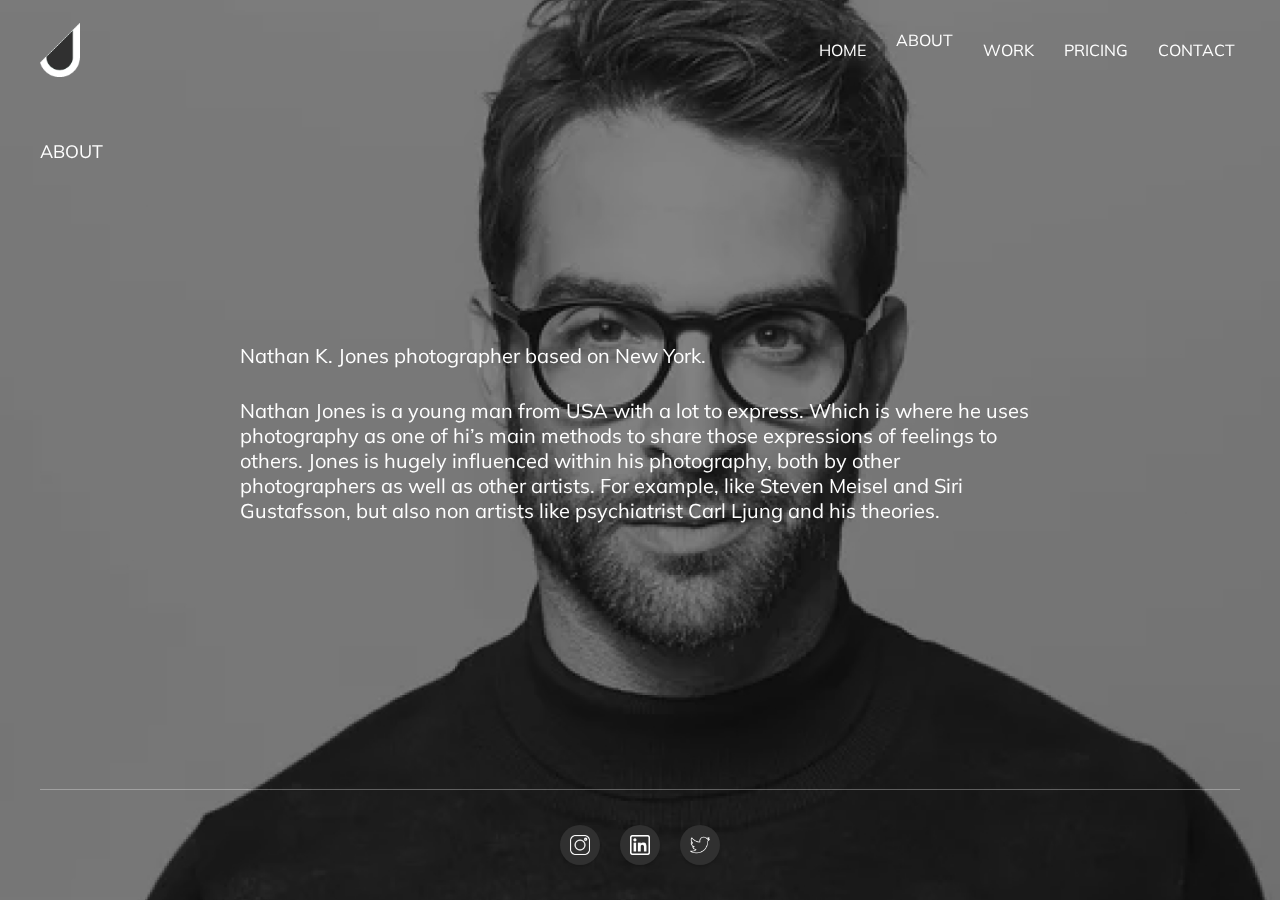
==== commit 6fe86ee5: "Added active tabs script" ====
--- a/pages/about.html
+++ b/pages/about.html
@@ -7,7 +7,7 @@
     <link rel="stylesheet" href="../css/style.css">
     <title>Photographer</title>
 </head>
-<body>
+<body id="About">
     
     <div class="wrapper">
 
--- a/css/style.css
+++ b/css/style.css
@@ -151,6 +151,7 @@
   -webkit-box-align: end;
       -ms-flex-align: end;
           align-items: flex-end;
+  cursor: pointer;
 }
 .header .hamburger > *:not(:last-child) {
   margin: 0 0 7px 0;
@@ -184,6 +185,10 @@
   height: 100px;
   padding: 0 5px;
 }
+.header .nav-block .link .active {
+  -webkit-transform: translateY(-10px);
+          transform: translateY(-10px);
+}
 
 @media (max-width: 1024px) {
   .header {
@@ -219,6 +224,7 @@
     -webkit-box-align: end;
         -ms-flex-align: end;
             align-items: flex-end;
+    cursor: pointer;
   }
   .header .hamburger > *:not(:last-child) {
     margin: 0 0 7px 0;
@@ -289,6 +295,7 @@
     -webkit-box-align: end;
         -ms-flex-align: end;
             align-items: flex-end;
+    cursor: pointer;
   }
   .header .hamburger > *:not(:last-child) {
     margin: 0 0 7px 0;
@@ -357,6 +364,7 @@
     -webkit-box-align: end;
         -ms-flex-align: end;
             align-items: flex-end;
+    cursor: pointer;
   }
   .header .hamburger > *:not(:last-child) {
     margin: 0 0 7px 0;
@@ -425,6 +433,7 @@
     -webkit-box-align: end;
         -ms-flex-align: end;
             align-items: flex-end;
+    cursor: pointer;
   }
   .header .hamburger > *:not(:last-child) {
     margin: 0 0 7px 0;
@@ -493,6 +502,7 @@
     -webkit-box-align: end;
         -ms-flex-align: end;
             align-items: flex-end;
+    cursor: pointer;
   }
   .header .hamburger > *:not(:last-child) {
     margin: 0 0 7px 0;
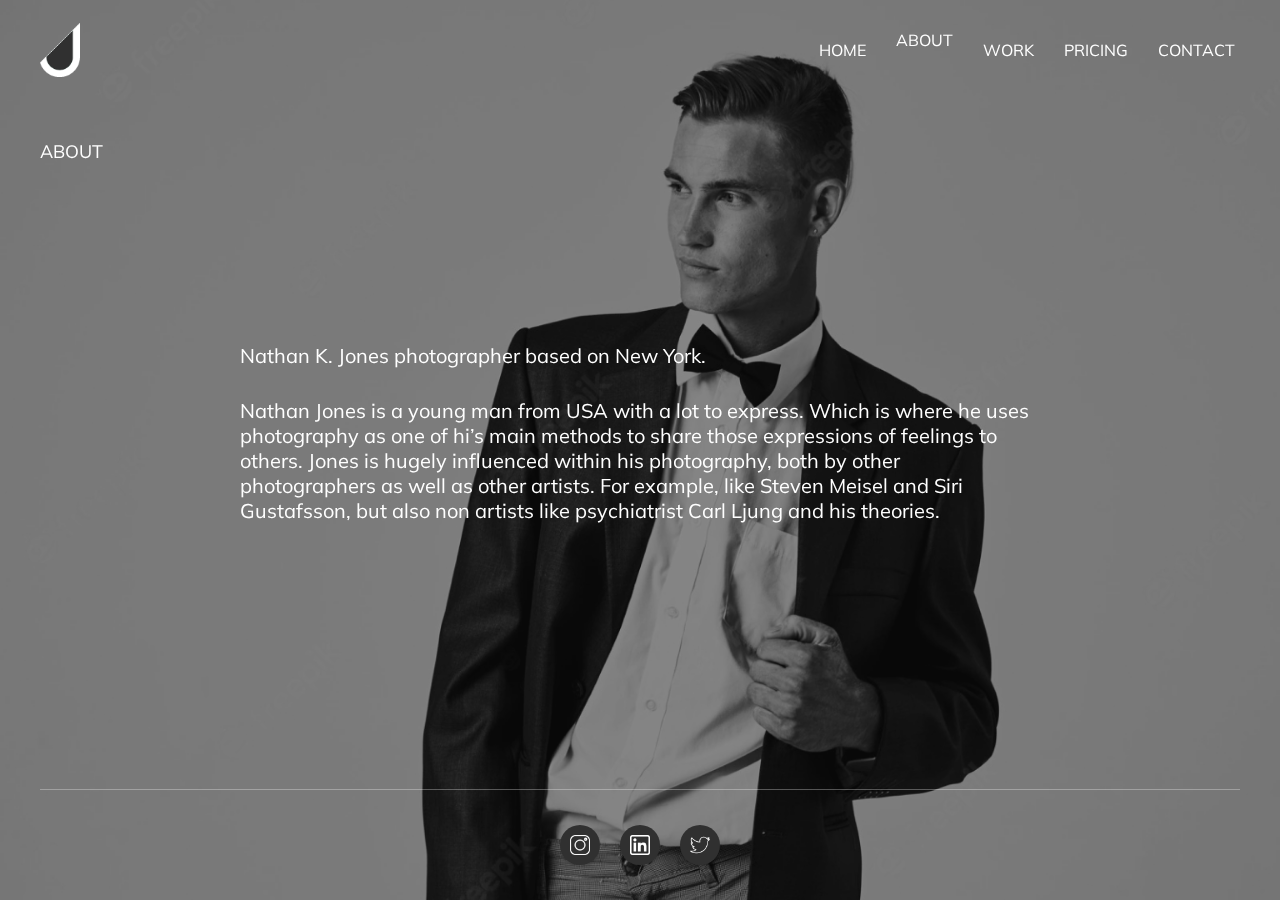
==== commit d146f1d1: "The script has been added - now the menu works. Minor adaptive fixes" ====
--- a/pages/about.html
+++ b/pages/about.html
@@ -44,6 +44,23 @@
                 </nav>
             </header>
 
+            <nav class="nav-menu">
+                <a href="../index.html" class="link">
+                    <span class="link__text">Home</span>
+                </a>
+                <a href="../pages/about.html" class="link">
+                    <span class="link__text">About</span>
+                </a>
+                <a href="../pages/work.html" class="link">
+                    <span class="link__text">Work</span>
+                </a>
+                <a href="../pages/pricing.html" class="link">
+                    <span class="link__text">Pricing</span>
+                </a>
+                <a href="../pages/contact.html" class="link">
+                    <span class="link__text">Contact</span>
+                </a>
+            </nav>
         </div>
 
         <div class="container c_main">
--- a/css/style.css
+++ b/css/style.css
@@ -24,6 +24,9 @@
   -webkit-box-direction: normal;
       -ms-flex-direction: column;
           flex-direction: column;
+  -webkit-box-align: center;
+      -ms-flex-align: center;
+          align-items: center;
   min-height: 100vh;
 }
 
@@ -59,6 +62,10 @@
   position: absolute;
   width: 100%;
   height: 100%;
+  -o-object-fit: cover;
+     object-fit: cover;
+  -o-object-position: top;
+     object-position: top;
   background: rgba(16, 16, 16, 0.5);
 }
 .background .photo {
@@ -108,10 +115,10 @@
             box-sizing: content-box;
   }
 }
-@media (max-width: 325px) {
+@media (max-width: 320px) {
   .container {
-    min-width: 345px;
-    max-width: 345px;
+    min-width: 290px;
+    max-width: 290px;
     padding: 0 15px;
     margin: 0 auto;
     -webkit-box-sizing: content-box;
@@ -119,6 +126,8 @@
   }
 }
 .header {
+  position: relative;
+  z-index: 16;
   display: -webkit-box;
   display: -ms-flexbox;
   display: flex;
@@ -188,6 +197,49 @@
 .header .nav-block .link .active {
   -webkit-transform: translateY(-10px);
           transform: translateY(-10px);
+}
+
+.nav-menu {
+  position: relative;
+  z-index: 9px;
+  display: -webkit-box;
+  display: -ms-flexbox;
+  display: flex;
+  -webkit-box-orient: vertical;
+  -webkit-box-direction: normal;
+      -ms-flex-direction: column;
+          flex-direction: column;
+  margin: 0 -15px;
+  margin-top: -221px;
+  -webkit-transform: translateY(-100%);
+          transform: translateY(-100%);
+  padding: 10px 15px 0 15px;
+}
+.nav-menu::after {
+  content: "";
+  display: -webkit-box;
+  display: -ms-flexbox;
+  display: flex;
+  width: 100%;
+  height: 1px;
+  background: rgba(255, 255, 255, 0.25);
+  margin: 10px 0 0 0;
+}
+.nav-menu .link {
+  display: -webkit-box;
+  display: -ms-flexbox;
+  display: flex;
+  -webkit-box-align: center;
+      -ms-flex-align: center;
+          align-items: center;
+  color: #fff;
+  text-transform: uppercase;
+  padding: 10px 0;
+}
+.show_menu {
+  margin-top: 0px;
+  -webkit-transform: translateY(0%);
+          transform: translateY(0%);
 }
 
 @media (max-width: 1024px) {
@@ -783,6 +835,246 @@
   padding: 40px 0 20px 0;
 }
 
+.modal-wrapper {
+  display: none;
+  -webkit-box-pack: center;
+      -ms-flex-pack: center;
+          justify-content: center;
+  -webkit-box-align: start;
+      -ms-flex-align: start;
+          align-items: start;
+  position: fixed;
+  z-index: 15;
+  width: 100%;
+  height: 100%;
+}
+
+.show {
+  display: -webkit-box;
+  display: -ms-flexbox;
+  display: flex;
+}
+
+.modal {
+  position: relative;
+  display: block;
+  top: 20%;
+  width: 640px;
+  z-index: 15;
+  background: #121212;
+  -webkit-box-shadow: 0 0 15px 5px rgba(0, 0, 0, 0.25);
+          box-shadow: 0 0 15px 5px rgba(0, 0, 0, 0.25);
+}
+
+.bg {
+  position: absolute;
+  width: 100%;
+  height: 100%;
+  background: rgba(0, 0, 0, 0.5);
+}
+
+.form-name {
+  display: -webkit-box;
+  display: -ms-flexbox;
+  display: flex;
+  -webkit-box-align: center;
+      -ms-flex-align: center;
+          align-items: center;
+  background: #202020;
+  height: 45px;
+}
+.form-name .name {
+  display: -webkit-box;
+  display: -ms-flexbox;
+  display: flex;
+  -webkit-box-align: center;
+      -ms-flex-align: center;
+          align-items: center;
+  -webkit-box-pack: center;
+      -ms-flex-pack: center;
+          justify-content: center;
+  width: 100%;
+  height: 100%;
+  color: #fff;
+  margin: 0 -40px 0 0;
+}
+.form-name .close {
+  display: -webkit-box;
+  display: -ms-flexbox;
+  display: flex;
+  padding: 13px;
+  outline: none;
+  border: none;
+  background: transparent;
+  cursor: pointer;
+}
+.form-name .close .icon {
+  width: 14px;
+  height: 14px;
+  -o-object-fit: cover;
+     object-fit: cover;
+}
+
+.form-block {
+  display: -webkit-box;
+  display: -ms-flexbox;
+  display: flex;
+}
+.form-block .type-block {
+  -webkit-box-flex: 0;
+      -ms-flex: 0 0 50%;
+          flex: 0 0 50%;
+  position: relative;
+  display: -webkit-box;
+  display: -ms-flexbox;
+  display: flex;
+  height: 460px;
+}
+.form-block .type-block .cover {
+  position: absolute;
+  display: -webkit-box;
+  display: -ms-flexbox;
+  display: flex;
+  -webkit-box-align: center;
+      -ms-flex-align: center;
+          align-items: center;
+  -webkit-box-pack: center;
+      -ms-flex-pack: center;
+          justify-content: center;
+  width: 100%;
+  height: 100%;
+  background: rgba(0, 0, 0, 0.5);
+  opacity: 0;
+  -webkit-transition: 0.3s ease-in-out;
+  transition: 0.3s ease-in-out;
+}
+.form-block .type-block .cover .change {
+  display: -webkit-box;
+  display: -ms-flexbox;
+  display: flex;
+  outline: 0;
+  border: 0;
+  background: rgba(0, 0, 0, 0.5);
+  border-radius: 50%;
+  padding: 12.5px;
+  cursor: pointer;
+}
+.form-block .type-block .cover .change .icon {
+  width: 25px;
+  height: 25px;
+  -o-object-fit: cover;
+     object-fit: cover;
+}
+.form-block .type-block:hover .cover {
+  opacity: 1;
+}
+.form-block .type-block .photo {
+  width: 100%;
+  height: 100%;
+  -o-object-fit: cover;
+     object-fit: cover;
+}
+.form-block .contact-block {
+  -webkit-box-flex: 0;
+      -ms-flex: 0 0 50%;
+          flex: 0 0 50%;
+  display: -webkit-box;
+  display: -ms-flexbox;
+  display: flex;
+  -webkit-box-orient: vertical;
+  -webkit-box-direction: normal;
+      -ms-flex-direction: column;
+          flex-direction: column;
+  -webkit-box-pack: center;
+      -ms-flex-pack: center;
+          justify-content: center;
+  padding: 0 31px;
+  -webkit-box-sizing: border-box;
+          box-sizing: border-box;
+}
+.form-block .contact-block > *:not(:last-child) {
+  margin: 0 0 15px 0;
+}
+.form-block .contact-block .input {
+  display: -webkit-box;
+  display: -ms-flexbox;
+  display: flex;
+  -webkit-box-align: center;
+      -ms-flex-align: center;
+          align-items: center;
+  height: 40px;
+}
+.form-block .contact-block .input, .form-block .contact-block .textarea {
+  font-size: 14px;
+  outline: none;
+  border: none;
+  padding: 5px 15px;
+  -webkit-box-sizing: border-box;
+          box-sizing: border-box;
+  background: #202020;
+  color: #fff;
+}
+.form-block .contact-block .input:focus, .form-block .contact-block .textarea:focus {
+  -webkit-box-shadow: 0 0 7px 3px rgba(0, 0, 0, 0.1);
+          box-shadow: 0 0 7px 3px rgba(0, 0, 0, 0.1);
+}
+.form-block .contact-block .textarea {
+  min-height: 125px;
+  max-height: 250px;
+  min-width: 258px;
+  max-width: 258px;
+}
+.form-block .contact-block .button {
+  display: -webkit-box;
+  display: -ms-flexbox;
+  display: flex;
+  -webkit-box-align: center;
+      -ms-flex-align: center;
+          align-items: center;
+  -webkit-box-pack: center;
+      -ms-flex-pack: center;
+          justify-content: center;
+  width: 100%;
+  height: 40px;
+  outline: none;
+  border: 1px solid #202020;
+  background: transparent;
+  color: #fff;
+  font-family: inherit;
+  font-size: 16px;
+  cursor: pointer;
+  -webkit-transition: 0.3s ease-in-out;
+  transition: 0.3s ease-in-out;
+}
+.form-block .contact-block .button:hover {
+  background: #202020;
+}
+.form-block .contact-block ::-webkit-input-placeholder {
+  font-family: inherit;
+  font-size: 14px;
+  color: rgba(255, 255, 255, 0.3);
+}
+.form-block .contact-block ::-moz-placeholder {
+  font-family: inherit;
+  font-size: 14px;
+  color: rgba(255, 255, 255, 0.3);
+}
+.form-block .contact-block :-ms-input-placeholder {
+  font-family: inherit;
+  font-size: 14px;
+  color: rgba(255, 255, 255, 0.3);
+}
+.form-block .contact-block ::-ms-input-placeholder {
+  font-family: inherit;
+  font-size: 14px;
+  color: rgba(255, 255, 255, 0.3);
+}
+.form-block .contact-block ::placeholder {
+  font-family: inherit;
+  font-size: 14px;
+  color: rgba(255, 255, 255, 0.3);
+}
+
 @media (max-width: 1024px) {
   .content {
     display: -webkit-box;
@@ -1075,8 +1367,8 @@
     transition: 1.3s ease-in-out;
   }
   .content .gallery .photo-block .photo:hover {
-    -webkit-transform: scale(1.05) rotate(1deg);
-            transform: scale(1.05) rotate(1deg);
+    -webkit-transform: none;
+            transform: none;
   }
   .content .title_margin {
     margin: 0 0 100px 0;
@@ -1155,8 +1447,8 @@
     transition: 1.3s ease-in-out;
   }
   .content .card-block .photo-block .photo:hover {
-    -webkit-transform: scale(1.05) rotate(1deg);
-            transform: scale(1.05) rotate(1deg);
+    -webkit-transform: none;
+            transform: none;
   }
   .content .orders-block {
     display: -webkit-box;
@@ -1263,6 +1555,164 @@
     min-width: 165px;
     color: #fff;
   }
+
+  .form-block {
+    display: none;
+  }
+  .form-block .type-block {
+    -webkit-box-flex: 0;
+        -ms-flex: 0 0 50%;
+            flex: 0 0 50%;
+    position: relative;
+    display: -webkit-box;
+    display: -ms-flexbox;
+    display: flex;
+    height: 460px;
+  }
+  .form-block .type-block .cover {
+    position: absolute;
+    display: -webkit-box;
+    display: -ms-flexbox;
+    display: flex;
+    -webkit-box-align: center;
+        -ms-flex-align: center;
+            align-items: center;
+    -webkit-box-pack: center;
+        -ms-flex-pack: center;
+            justify-content: center;
+    width: 100%;
+    height: 100%;
+    background: rgba(0, 0, 0, 0.5);
+    opacity: 0;
+    -webkit-transition: 0.3s ease-in-out;
+    transition: 0.3s ease-in-out;
+  }
+  .form-block .type-block .cover .change {
+    display: -webkit-box;
+    display: -ms-flexbox;
+    display: flex;
+    outline: 0;
+    border: 0;
+    background: rgba(0, 0, 0, 0.5);
+    border-radius: 50%;
+    padding: 12.5px;
+    cursor: pointer;
+  }
+  .form-block .type-block .cover .change .icon {
+    width: 25px;
+    height: 25px;
+    -o-object-fit: cover;
+       object-fit: cover;
+  }
+  .form-block .type-block:hover .cover {
+    opacity: 1;
+  }
+  .form-block .type-block .photo {
+    width: 100%;
+    height: 100%;
+    -o-object-fit: cover;
+       object-fit: cover;
+  }
+  .form-block .contact-block {
+    -webkit-box-flex: 0;
+        -ms-flex: 0 0 50%;
+            flex: 0 0 50%;
+    display: -webkit-box;
+    display: -ms-flexbox;
+    display: flex;
+    -webkit-box-orient: vertical;
+    -webkit-box-direction: normal;
+        -ms-flex-direction: column;
+            flex-direction: column;
+    -webkit-box-pack: center;
+        -ms-flex-pack: center;
+            justify-content: center;
+    padding: 0 31px;
+    -webkit-box-sizing: border-box;
+            box-sizing: border-box;
+  }
+  .form-block .contact-block > *:not(:last-child) {
+    margin: 0 0 15px 0;
+  }
+  .form-block .contact-block .input {
+    display: -webkit-box;
+    display: -ms-flexbox;
+    display: flex;
+    -webkit-box-align: center;
+        -ms-flex-align: center;
+            align-items: center;
+    height: 40px;
+  }
+  .form-block .contact-block .input, .form-block .contact-block .textarea {
+    font-size: 14px;
+    outline: none;
+    border: none;
+    padding: 5px 15px;
+    -webkit-box-sizing: border-box;
+            box-sizing: border-box;
+    background: #202020;
+    color: #fff;
+  }
+  .form-block .contact-block .input:focus, .form-block .contact-block .textarea:focus {
+    -webkit-box-shadow: 0 0 7px 3px rgba(0, 0, 0, 0.1);
+            box-shadow: 0 0 7px 3px rgba(0, 0, 0, 0.1);
+  }
+  .form-block .contact-block .textarea {
+    min-height: 125px;
+    max-height: 250px;
+    min-width: 258px;
+    max-width: 258px;
+  }
+  .form-block .contact-block .button {
+    display: -webkit-box;
+    display: -ms-flexbox;
+    display: flex;
+    -webkit-box-align: center;
+        -ms-flex-align: center;
+            align-items: center;
+    -webkit-box-pack: center;
+        -ms-flex-pack: center;
+            justify-content: center;
+    width: 100%;
+    height: 40px;
+    outline: none;
+    border: 1px solid #202020;
+    background: transparent;
+    color: #fff;
+    font-family: inherit;
+    font-size: 16px;
+    cursor: pointer;
+    -webkit-transition: 0.3s ease-in-out;
+    transition: 0.3s ease-in-out;
+  }
+  .form-block .contact-block .button:hover {
+    background: #202020;
+  }
+  .form-block .contact-block ::-webkit-input-placeholder {
+    font-family: inherit;
+    font-size: 14px;
+    color: rgba(255, 255, 255, 0.3);
+  }
+  .form-block .contact-block ::-moz-placeholder {
+    font-family: inherit;
+    font-size: 14px;
+    color: rgba(255, 255, 255, 0.3);
+  }
+  .form-block .contact-block :-ms-input-placeholder {
+    font-family: inherit;
+    font-size: 14px;
+    color: rgba(255, 255, 255, 0.3);
+  }
+  .form-block .contact-block ::-ms-input-placeholder {
+    font-family: inherit;
+    font-size: 14px;
+    color: rgba(255, 255, 255, 0.3);
+  }
+  .form-block .contact-block ::placeholder {
+    font-family: inherit;
+    font-size: 14px;
+    color: rgba(255, 255, 255, 0.3);
+  }
 }
 @media (max-width: 425px) {
   .content {
@@ -1320,8 +1770,8 @@
     transition: 1.3s ease-in-out;
   }
   .content .gallery .photo-block .photo:hover {
-    -webkit-transform: scale(1.05) rotate(1deg);
-            transform: scale(1.05) rotate(1deg);
+    -webkit-transform: none;
+            transform: none;
   }
   .content .title_margin {
     margin: 0 0 100px 0;
@@ -1333,7 +1783,7 @@
     margin: 0 0 30px 0;
   }
   .content .description {
-    font-size: 18px;
+    font-size: 16px;
     color: #fff;
   }
   .content .gallery-work .block {
@@ -1400,8 +1850,8 @@
     transition: 1.3s ease-in-out;
   }
   .content .card-block .photo-block .photo:hover {
-    -webkit-transform: scale(1.05) rotate(1deg);
-            transform: scale(1.05) rotate(1deg);
+    -webkit-transform: none;
+            transform: none;
   }
   .content .orders-block {
     display: -webkit-box;
@@ -1494,7 +1944,7 @@
         -ms-flex-direction: column;
             flex-direction: column;
     height: 100%;
-    padding: 50px 0 0 0;
+    padding: 0;
   }
   .content .contact-block .contact-wrapper > *:not(:last-child) {
     margin: 0 0 20px 0;
@@ -1503,10 +1953,173 @@
     display: -webkit-box;
     display: -ms-flexbox;
     display: flex;
+    -ms-flex-wrap: wrap;
+        flex-wrap: wrap;
+  }
+  .content .contact > *:not(:last-child) {
+    margin: 0 0 10px 0;
   }
   .content .contact .contact__text {
     min-width: 165px;
     color: #fff;
+  }
+
+  .form-block {
+    display: none;
+  }
+  .form-block .type-block {
+    -webkit-box-flex: 0;
+        -ms-flex: 0 0 50%;
+            flex: 0 0 50%;
+    position: relative;
+    display: -webkit-box;
+    display: -ms-flexbox;
+    display: flex;
+    height: 460px;
+  }
+  .form-block .type-block .cover {
+    position: absolute;
+    display: -webkit-box;
+    display: -ms-flexbox;
+    display: flex;
+    -webkit-box-align: center;
+        -ms-flex-align: center;
+            align-items: center;
+    -webkit-box-pack: center;
+        -ms-flex-pack: center;
+            justify-content: center;
+    width: 100%;
+    height: 100%;
+    background: rgba(0, 0, 0, 0.5);
+    opacity: 0;
+    -webkit-transition: 0.3s ease-in-out;
+    transition: 0.3s ease-in-out;
+  }
+  .form-block .type-block .cover .change {
+    display: -webkit-box;
+    display: -ms-flexbox;
+    display: flex;
+    outline: 0;
+    border: 0;
+    background: rgba(0, 0, 0, 0.5);
+    border-radius: 50%;
+    padding: 12.5px;
+    cursor: pointer;
+  }
+  .form-block .type-block .cover .change .icon {
+    width: 25px;
+    height: 25px;
+    -o-object-fit: cover;
+       object-fit: cover;
+  }
+  .form-block .type-block:hover .cover {
+    opacity: 1;
+  }
+  .form-block .type-block .photo {
+    width: 100%;
+    height: 100%;
+    -o-object-fit: cover;
+       object-fit: cover;
+  }
+  .form-block .contact-block {
+    -webkit-box-flex: 0;
+        -ms-flex: 0 0 50%;
+            flex: 0 0 50%;
+    display: -webkit-box;
+    display: -ms-flexbox;
+    display: flex;
+    -webkit-box-orient: vertical;
+    -webkit-box-direction: normal;
+        -ms-flex-direction: column;
+            flex-direction: column;
+    -webkit-box-pack: center;
+        -ms-flex-pack: center;
+            justify-content: center;
+    padding: 0 31px;
+    -webkit-box-sizing: border-box;
+            box-sizing: border-box;
+  }
+  .form-block .contact-block > *:not(:last-child) {
+    margin: 0 0 15px 0;
+  }
+  .form-block .contact-block .input {
+    display: -webkit-box;
+    display: -ms-flexbox;
+    display: flex;
+    -webkit-box-align: center;
+        -ms-flex-align: center;
+            align-items: center;
+    height: 40px;
+  }
+  .form-block .contact-block .input, .form-block .contact-block .textarea {
+    font-size: 14px;
+    outline: none;
+    border: none;
+    padding: 5px 15px;
+    -webkit-box-sizing: border-box;
+            box-sizing: border-box;
+    background: #202020;
+    color: #fff;
+  }
+  .form-block .contact-block .input:focus, .form-block .contact-block .textarea:focus {
+    -webkit-box-shadow: 0 0 7px 3px rgba(0, 0, 0, 0.1);
+            box-shadow: 0 0 7px 3px rgba(0, 0, 0, 0.1);
+  }
+  .form-block .contact-block .textarea {
+    min-height: 125px;
+    max-height: 250px;
+    min-width: 258px;
+    max-width: 258px;
+  }
+  .form-block .contact-block .button {
+    display: -webkit-box;
+    display: -ms-flexbox;
+    display: flex;
+    -webkit-box-align: center;
+        -ms-flex-align: center;
+            align-items: center;
+    -webkit-box-pack: center;
+        -ms-flex-pack: center;
+            justify-content: center;
+    width: 100%;
+    height: 40px;
+    outline: none;
+    border: 1px solid #202020;
+    background: transparent;
+    color: #fff;
+    font-family: inherit;
+    font-size: 16px;
+    cursor: pointer;
+    -webkit-transition: 0.3s ease-in-out;
+    transition: 0.3s ease-in-out;
+  }
+  .form-block .contact-block .button:hover {
+    background: #202020;
+  }
+  .form-block .contact-block ::-webkit-input-placeholder {
+    font-family: inherit;
+    font-size: 14px;
+    color: rgba(255, 255, 255, 0.3);
+  }
+  .form-block .contact-block ::-moz-placeholder {
+    font-family: inherit;
+    font-size: 14px;
+    color: rgba(255, 255, 255, 0.3);
+  }
+  .form-block .contact-block :-ms-input-placeholder {
+    font-family: inherit;
+    font-size: 14px;
+    color: rgba(255, 255, 255, 0.3);
+  }
+  .form-block .contact-block ::-ms-input-placeholder {
+    font-family: inherit;
+    font-size: 14px;
+    color: rgba(255, 255, 255, 0.3);
+  }
+  .form-block .contact-block ::placeholder {
+    font-family: inherit;
+    font-size: 14px;
+    color: rgba(255, 255, 255, 0.3);
   }
 }
 @media (max-width: 375px) {
@@ -1565,8 +2178,8 @@
     transition: 1.3s ease-in-out;
   }
   .content .gallery .photo-block .photo:hover {
-    -webkit-transform: scale(1.05) rotate(1deg);
-            transform: scale(1.05) rotate(1deg);
+    -webkit-transform: none;
+            transform: none;
   }
   .content .title_margin {
     margin: 0 0 100px 0;
@@ -1578,7 +2191,7 @@
     margin: 0 0 30px 0;
   }
   .content .description {
-    font-size: 18px;
+    font-size: 16px;
     color: #fff;
   }
   .content .gallery-work .block {
@@ -1645,8 +2258,8 @@
     transition: 1.3s ease-in-out;
   }
   .content .card-block .photo-block .photo:hover {
-    -webkit-transform: scale(1.05) rotate(1deg);
-            transform: scale(1.05) rotate(1deg);
+    -webkit-transform: none;
+            transform: none;
   }
   .content .orders-block {
     display: -webkit-box;
@@ -1739,7 +2352,7 @@
         -ms-flex-direction: column;
             flex-direction: column;
     height: 100%;
-    padding: 50px 0 0 0;
+    padding: 0;
   }
   .content .contact-block .contact-wrapper > *:not(:last-child) {
     margin: 0 0 20px 0;
@@ -1748,251 +2361,8 @@
     display: -webkit-box;
     display: -ms-flexbox;
     display: flex;
-  }
-  .content .contact .contact__text {
-    min-width: 165px;
-    color: #fff;
-  }
-}
-@media (max-width: 325px) {
-  .content {
-    display: -webkit-box;
-    display: -ms-flexbox;
-    display: flex;
-    -webkit-box-orient: vertical;
-    -webkit-box-direction: normal;
-        -ms-flex-direction: column;
-            flex-direction: column;
-    padding: 40px 0 35px 0;
-    -webkit-box-sizing: border-box;
-            box-sizing: border-box;
-    height: 100%;
-    /* Home */
-    /* About */
-    /* Work */
-    /* Pricing */
-    /* Contact */
-  }
-  .content .title {
-    font-family: inherit;
-    font-size: 16px;
-    font-weight: 400;
-    text-transform: uppercase;
-    color: #fff;
-    margin: 0 0 50px 0;
-  }
-  .content .gallery {
-    display: -webkit-box;
-    display: -ms-flexbox;
-    display: flex;
     -ms-flex-wrap: wrap;
         flex-wrap: wrap;
-  }
-  .content .gallery > *:not(:last-child) {
-    margin: 0 0 15px 0;
-  }
-  .content .gallery .photo-block {
-    -webkit-box-flex: 0;
-        -ms-flex: 0 1 100%;
-            flex: 0 1 100%;
-    display: -webkit-box;
-    display: -ms-flexbox;
-    display: flex;
-    height: 500px;
-    overflow: hidden;
-  }
-  .content .gallery .photo-block .photo {
-    width: 100%;
-    height: 100%;
-    -o-object-fit: cover;
-       object-fit: cover;
-    -webkit-transition: 1.3s ease-in-out;
-    transition: 1.3s ease-in-out;
-  }
-  .content .gallery .photo-block .photo:hover {
-    -webkit-transform: scale(1.05) rotate(1deg);
-            transform: scale(1.05) rotate(1deg);
-  }
-  .content .title_margin {
-    margin: 0 0 100px 0;
-  }
-  .content .text-block {
-    margin: 0;
-  }
-  .content .text-block > *:not(:last-child) {
-    margin: 0 0 30px 0;
-  }
-  .content .description {
-    font-size: 18px;
-    color: #fff;
-  }
-  .content .gallery-work .block {
-    display: -webkit-box;
-    display: -ms-flexbox;
-    display: flex;
-    -ms-flex-wrap: wrap;
-        flex-wrap: wrap;
-    margin: 0 -7.5px;
-  }
-  .content .gallery-work .block_1 .card-block_1 > *:nth-child(1) {
-    height: 375px;
-  }
-  .content .gallery-work .block_1 .card-block_1 > *:nth-child(2) {
-    height: 550px;
-  }
-  .content .gallery-work .block_1 .card-block_2 > *:nth-child(1) {
-    height: 500px;
-  }
-  .content .gallery-work .block_1 .card-block_3 > *:nth-child(1) {
-    height: 350px;
-  }
-  .content .gallery-work .block_1 .card-block_3 > *:nth-child(2) {
-    height: 350px;
-  }
-  .content .gallery-work .block_2 .card-block_1 > *:nth-child(1) {
-    height: 550px;
-  }
-  .content .gallery-work .block_2 .card-block_2 > *:nth-child(1) {
-    height: 400px;
-  }
-  .content .gallery-work .block_2 .card-block_2 > *:nth-child(2) {
-    height: 350px;
-  }
-  .content .gallery-work .block_2 .card-block_3 > *:nth-child(1) {
-    height: 450px;
-  }
-  .content .gallery-work .block_2 .card-block_3 > *:nth-child(2) {
-    height: 500px;
-  }
-  .content .card-block {
-    -webkit-box-flex: 1;
-        -ms-flex: 1 1 100%;
-            flex: 1 1 100%;
-    padding: 0 7.5px;
-    -webkit-box-sizing: border-box;
-            box-sizing: border-box;
-  }
-  .content .card-block .photo-block {
-    display: -webkit-box;
-    display: -ms-flexbox;
-    display: flex;
-    margin: 0 0 15px 0;
-    overflow: hidden;
-  }
-  .content .card-block .photo-block .photo {
-    width: 100%;
-    height: 100%;
-    -o-object-fit: cover;
-       object-fit: cover;
-    -o-object-position: top;
-       object-position: top;
-    -webkit-transition: 1.3s ease-in-out;
-    transition: 1.3s ease-in-out;
-  }
-  .content .card-block .photo-block .photo:hover {
-    -webkit-transform: scale(1.05) rotate(1deg);
-            transform: scale(1.05) rotate(1deg);
-  }
-  .content .orders-block {
-    display: -webkit-box;
-    display: -ms-flexbox;
-    display: flex;
-    -ms-flex-wrap: wrap;
-        flex-wrap: wrap;
-    margin: 0 -7.5px;
-  }
-  .content .orders-block > *:not(:last-child) {
-    margin: 0 0 35px 0;
-  }
-  .content .orders-block .order-block {
-    -webkit-box-flex: 0;
-        -ms-flex: 0 0 100%;
-            flex: 0 0 100%;
-    display: -webkit-box;
-    display: -ms-flexbox;
-    display: flex;
-    -webkit-box-orient: vertical;
-    -webkit-box-direction: normal;
-        -ms-flex-direction: column;
-            flex-direction: column;
-    padding: 0 7.5px;
-    -webkit-box-sizing: border-box;
-            box-sizing: border-box;
-  }
-  .content .orders-block .order-block .order {
-    position: relative;
-    height: 500px;
-    margin: 0 0 35px 0;
-  }
-  .content .orders-block .order-block .order .photo {
-    display: -webkit-box;
-    display: -ms-flexbox;
-    display: flex;
-    width: 100%;
-    height: 100%;
-    -o-object-fit: cover;
-       object-fit: cover;
-  }
-  .content .orders-block .order-block .order:hover .order__cover {
-    opacity: 1;
-  }
-  .content .order__cover {
-    position: absolute;
-    display: -webkit-box;
-    display: -ms-flexbox;
-    display: flex;
-    opacity: 0;
-    -webkit-box-align: center;
-        -ms-flex-align: center;
-            align-items: center;
-    -webkit-box-pack: center;
-        -ms-flex-pack: center;
-            justify-content: center;
-    width: 100%;
-    height: 100%;
-    background: rgba(0, 0, 0, 0.5);
-    -webkit-transition: 0.3s ease-in-out;
-    transition: 0.3s ease-in-out;
-  }
-  .content .order__cover .bag-block {
-    width: 30px;
-    height: 30px;
-    padding: 30px;
-    border-radius: 50%;
-    background: rgba(0, 0, 0, 0.5);
-  }
-  .content .order__cover .bag-block .icon {
-    width: 100%;
-    height: 100%;
-  }
-  .content .price {
-    display: -webkit-box;
-    display: -ms-flexbox;
-    display: flex;
-    -webkit-box-pack: center;
-        -ms-flex-pack: center;
-            justify-content: center;
-    text-transform: uppercase;
-    color: #fff;
-  }
-  .content .contact-block {
-    display: -webkit-box;
-    display: -ms-flexbox;
-    display: flex;
-    -webkit-box-orient: vertical;
-    -webkit-box-direction: normal;
-        -ms-flex-direction: column;
-            flex-direction: column;
-    height: 100%;
-    padding: 50px 0 0 0;
-  }
-  .content .contact-block .contact-wrapper > *:not(:last-child) {
-    margin: 0 0 20px 0;
-  }
-  .content .contact {
-    display: -webkit-box;
-    display: -ms-flexbox;
-    display: flex;
   }
   .content .contact .contact__text {
     min-width: 165px;
@@ -2040,4 +2410,43 @@
   height: 100%;
   -o-object-fit: cover;
      object-fit: cover;
+}
+
+@media (max-width: 768px) {
+  .media-block {
+    display: -webkit-box;
+    display: -ms-flexbox;
+    display: flex;
+    -webkit-box-pack: center;
+        -ms-flex-pack: center;
+            justify-content: center;
+    padding: 35px 0;
+  }
+  .media-block > *:not(:last-child) {
+    margin: 0 20px 0 0;
+  }
+  .media-block .social {
+    display: -webkit-box;
+    display: -ms-flexbox;
+    display: flex;
+    width: 20px;
+    height: 20px;
+    padding: 10px;
+    background: #303030;
+    border-radius: 50%;
+    -webkit-box-shadow: 0 2px 2px rgba(0, 0, 0, 0.15);
+            box-shadow: 0 2px 2px rgba(0, 0, 0, 0.15);
+    -webkit-transition: 0.3s ease-in-out;
+    transition: 0.3s ease-in-out;
+  }
+  .media-block .social:hover {
+    -webkit-transform: none;
+            transform: none;
+  }
+  .media-block .social .icon {
+    width: 100%;
+    height: 100%;
+    -o-object-fit: cover;
+       object-fit: cover;
+  }
 }